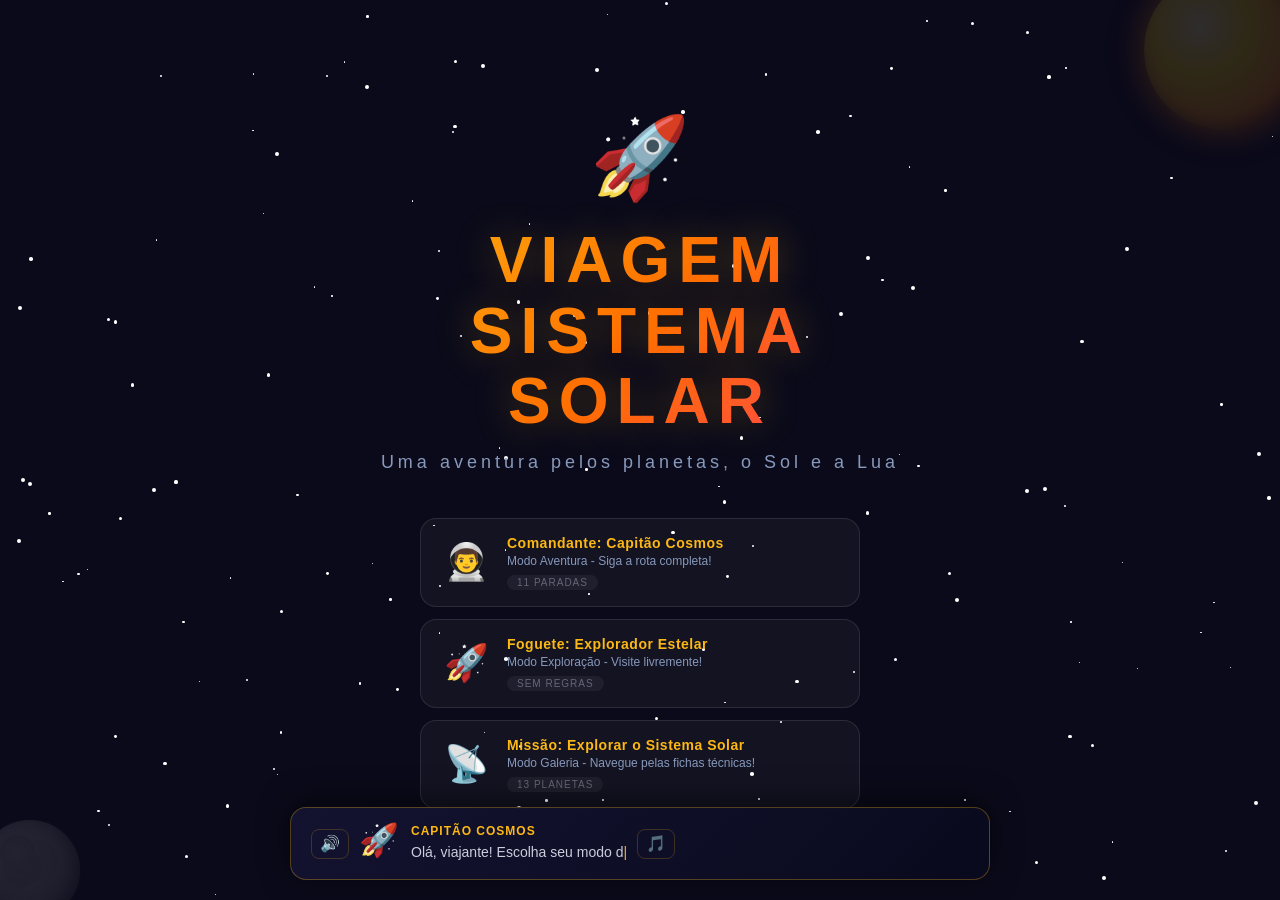
==== index.html @ fbf90677 "feat: init Solar System educational game - Three modes: Aventura (linear locked), Exploração (orbita" ====
<!DOCTYPE html>
<html lang="pt-BR">
<head>
  <meta charset="UTF-8">
  <meta name="viewport" content="width=device-width, initial-scale=1.0">
  <title>Viagem Sistema Solar</title>
  <link rel="stylesheet" href="css/style.css">
</head>
<body>
  <div id="app-container">
    <div id="transition-overlay"></div>
    <div id="main-container"></div>
    <div id="narrador">
      <button class="btn-voz" id="btn-voz" title="Alternar narração por voz">🔊</button>
      <div class="narrador-avatar">
        <div class="narrador-icon">🚀</div>
        <div class="narrador-info">
          <div class="narrador-nome">CAPITÃO COSMOS</div>
          <div class="narrador-texto"></div>
        </div>
      </div>
      <button class="btn-som" id="btn-som" title="Alternar música ambiente">🎵</button>
    </div>
  </div>
  <script src="js/data.js"></script>
  <script src="js/narrator.js"></script>
  <script src="js/audio.js"></script>
  <script src="js/games.js"></script>
  <script src="js/main.js"></script>
</body>
</html>
---- css/style.css ----
* {
  margin: 0;
  padding: 0;
  box-sizing: border-box;
}

body {
  font-family: 'Segoe UI', 'Arial', sans-serif;
  background: #0a0a1a;
  color: #e0e0e0;
  overflow-x: hidden;
  min-height: 100vh;
}

#app-container {
  width: 100%;
  min-height: 100vh;
  position: relative;
  display: flex;
  flex-direction: column;
}

#main-container {
  flex: 1;
  position: relative;
  z-index: 1;
}

.estrelas-bg {
  position: fixed;
  top: 0;
  left: 0;
  width: 100%;
  height: 100%;
  pointer-events: none;
  z-index: 0;
  overflow: hidden;
}

.estrela {
  position: absolute;
  background: #fff;
  border-radius: 50%;
  animation: piscar ease-in-out infinite;
}

@keyframes piscar {
  0%, 100% { opacity: 0.3; transform: scale(1); }
  50% { opacity: 1; transform: scale(1.5); }
}

.tela-inicial {
  display: flex;
  flex-direction: column;
  align-items: center;
  justify-content: center;
  min-height: 100vh;
  padding: 100px 20px 80px;
  position: relative;
}

.nave-intro {
  text-align: center;
  z-index: 2;
  max-width: 600px;
  animation: flutuar 3s ease-in-out infinite;
}

@keyframes flutuar {
  0%, 100% { transform: translateY(0); }
  50% { transform: translateY(-15px); }
}

.nave-spaceship {
  font-size: 80px;
  margin-bottom: 20px;
  animation: vibrar 0.5s ease-in-out infinite;
}

@keyframes vibrar {
  0%, 100% { transform: translateX(0); }
  25% { transform: translateX(-3px); }
  75% { transform: translateX(3px); }
}

.titulo-jogo {
  font-size: 64px;
  font-weight: 900;
  background: linear-gradient(135deg, #FDB813, #FF6B00, #FF3366);
  -webkit-background-clip: text;
  background-clip: text;
  color: transparent;
  line-height: 1.1;
  margin-bottom: 15px;
  letter-spacing: 8px;
  text-shadow: 0 0 40px rgba(253, 184, 19, 0.3);
}

.subtitulo-jogo {
  font-size: 18px;
  color: #8899bb;
  margin-bottom: 30px;
  letter-spacing: 4px;
}

.modos-menu {
  display: flex;
  flex-direction: column;
  align-items: center;
  gap: 12px;
  margin-top: 15px;
  z-index: 2;
  position: relative;
  width: 100%;
  max-width: 440px;
  margin-left: auto;
  margin-right: auto;
}

.modo-card {
  width: 100%;
  display: flex;
  align-items: center;
  gap: 16px;
  background: rgba(255, 255, 255, 0.04);
  border: 1px solid rgba(255, 255, 255, 0.1);
  border-radius: 16px;
  padding: 16px 20px;
  cursor: pointer;
  transition: all 0.3s ease;
  animation: fadeIn 0.5s ease;
}

.modo-card:nth-child(2) { animation-delay: 0.1s; }
.modo-card:nth-child(3) { animation-delay: 0.2s; }

.modo-card:hover {
  background: rgba(255, 255, 255, 0.08);
  border-color: rgba(253, 184, 19, 0.3);
  transform: translateX(4px);
}

.modo-card-icon {
  font-size: 36px;
  flex-shrink: 0;
  width: 50px;
  text-align: center;
}

.modo-card-content {
  flex: 1;
  min-width: 0;
}

.modo-card-content h3 {
  font-size: 14px;
  color: #FDB813;
  margin-bottom: 3px;
  letter-spacing: 0.5px;
}

.modo-card-content p {
  font-size: 12px;
  color: #8899bb;
  margin-bottom: 4px;
}

.modo-card-info {
  font-size: 10px;
  color: #667;
  text-transform: uppercase;
  letter-spacing: 1px;
  background: rgba(255, 255, 255, 0.05);
  padding: 2px 10px;
  border-radius: 10px;
}

.btn-continuar {
  display: block;
  margin: 18px auto 0;
  padding: 14px 40px;
  font-size: 16px;
  font-weight: 700;
  background: linear-gradient(135deg, #44ff88, #22cc66);
  border: none;
  border-radius: 30px;
  color: #0a0a1a;
  cursor: pointer;
  letter-spacing: 2px;
  transition: all 0.3s ease;
  box-shadow: 0 0 20px rgba(68, 255, 136, 0.3);
  z-index: 2;
  position: relative;
  animation: pulsar 2s ease-in-out infinite;
}

.btn-continuar:hover {
  transform: scale(1.05);
  box-shadow: 0 0 40px rgba(68, 255, 136, 0.5);
}

.btn-voltar-pequeno {
  padding: 6px 16px;
  font-size: 12px;
  font-weight: 600;
  background: rgba(255, 255, 255, 0.08);
  border: 1px solid rgba(255, 255, 255, 0.15);
  border-radius: 20px;
  color: #8899bb;
  cursor: pointer;
  transition: all 0.3s ease;
  margin-top: 8px;
}

.btn-voltar-pequeno:hover {
  background: rgba(255, 255, 255, 0.15);
  color: #fff;
}

.btn-iniciar {
  padding: 18px 50px;
  font-size: 22px;
  font-weight: 700;
  background: linear-gradient(135deg, #FDB813, #FF6B00);
  border: none;
  border-radius: 50px;
  color: #0a0a1a;
  cursor: pointer;
  letter-spacing: 3px;
  transition: all 0.3s ease;
  box-shadow: 0 0 30px rgba(253, 184, 19, 0.3);
}

.btn-iniciar:hover {
  transform: scale(1.05);
  box-shadow: 0 0 50px rgba(253, 184, 19, 0.5);
}

.rota-aventura {
  padding: 30px 20px;
  max-width: 600px;
  margin: 0 auto;
  position: relative;
  z-index: 1;
}

.rota-header {
  text-align: center;
  margin-bottom: 15px;
}

.rota-header h2 {
  font-size: 26px;
  color: #FDB813;
  letter-spacing: 2px;
}

.rota-header p {
  color: #8899bb;
  font-size: 14px;
  margin-top: 5px;
}

.rota-progresso {
  text-align: center;
  margin-bottom: 25px;
}

.rota-progresso span {
  font-size: 14px;
  color: #aabbdd;
}

.rota-lista {
  display: flex;
  flex-direction: column;
  gap: 8px;
  margin-bottom: 25px;
}

.rota-item {
  display: flex;
  align-items: center;
  padding: 14px 18px;
  background: rgba(255, 255, 255, 0.03);
  border: 1px solid rgba(255, 255, 255, 0.08);
  border-radius: 12px;
  transition: all 0.3s ease;
}

.rota-item.completa {
  background: rgba(68, 255, 136, 0.05);
  border-color: rgba(68, 255, 136, 0.15);
}

.rota-item.atual {
  background: rgba(253, 184, 19, 0.08);
  border-color: rgba(253, 184, 19, 0.3);
  box-shadow: 0 0 15px rgba(253, 184, 19, 0.1);
}

.rota-item.bloqueada {
  opacity: 0.4;
}

.rota-icone {
  font-size: 22px;
  width: 40px;
  text-align: center;
}

.rota-nome {
  flex: 1;
  font-size: 16px;
  font-weight: 700;
  letter-spacing: 1px;
}

.rota-status {
  font-size: 11px;
  color: #667;
}

.rota-item.completa .rota-status {
  color: #4f4;
}

.rota-item.atual .rota-status {
  color: #FDB813;
  font-weight: 700;
}

#rota-continuar {
  display: block;
  margin: 0 auto 15px;
}

#rota-voltar-menu {
  display: block;
  margin: 0 auto;
}

.corpo-celeste.bloqueado {
  filter: grayscale(0.8);
}

.corpo-celeste.bloqueado:hover {
  transform: none !important;
  cursor: not-allowed;
}

.aventura-indicador {
  text-align: center;
  font-size: 14px;
  color: #FDB813;
  margin-bottom: 10px;
  padding: 8px;
  background: rgba(253, 184, 19, 0.08);
  border-radius: 8px;
}

.desafio-completo {
  text-align: center;
  padding: 40px 20px;
  font-size: 18px;
  color: #4f4;
}

.galeria-modo {
  padding: 20px;
  max-width: 900px;
  margin: 0 auto;
  position: relative;
  z-index: 1;
}

.galeria-header {
  text-align: center;
  margin-bottom: 25px;
}

.galeria-header h2 {
  font-size: 24px;
  color: #FDB813;
  letter-spacing: 2px;
}

.galeria-header p {
  font-size: 13px;
  color: #8899bb;
  margin-top: 5px;
}

.galeria-grade {
  display: grid;
  grid-template-columns: repeat(auto-fill, minmax(200px, 1fr));
  gap: 14px;
  align-items: stretch;
}

.galeria-card {
  background: rgba(255, 255, 255, 0.03);
  border: 1px solid rgba(255, 255, 255, 0.1);
  border-left: 4px solid;
  border-radius: 12px;
  padding: 16px;
  cursor: pointer;
  transition: all 0.3s ease;
  display: flex;
  flex-direction: column;
  align-items: center;
  text-align: center;
  gap: 6px;
  min-height: 220px;
  justify-content: flex-start;
}

.galeria-card:hover {
  background: rgba(255, 255, 255, 0.07);
  transform: translateY(-4px);
  box-shadow: 0 8px 25px rgba(0,0,0,0.3);
}

.galeria-card > .planeta-arte {
  margin-top: 4px;
}

.galeria-card h3 {
  font-size: 17px;
  margin: 2px 0 0;
  letter-spacing: 1px;
}

.galeria-tipo {
  font-size: 10px;
  color: #667;
  display: block;
  text-transform: uppercase;
  letter-spacing: 1px;
}

.terra-com-lua {
  position: relative;
  display: inline-block;
}

.lua-orbita {
  position: absolute;
  top: 50%;
  left: 50%;
  margin: -8px 0 0 -8px;
  animation: orbitaLua 4s linear infinite;
  cursor: pointer;
  z-index: 3;
}

.galeria-mini-ficha {
  display: flex;
  flex-direction: column;
  gap: 3px;
  font-size: 11px;
  color: #8899bb;
  margin-top: auto;
  width: 100%;
}

.galeria-mini-ficha span {
  background: rgba(255, 255, 255, 0.03);
  padding: 2px 8px;
  border-radius: 6px;
  text-align: center;
  width: 100%;
  box-sizing: border-box;
}

.galeria-painel {
  display: none;
  position: fixed;
  top: 0; left: 0; right: 0; bottom: 0;
  z-index: 200;
  align-items: center;
  justify-content: center;
}
.galeria-painel.ativo {
  display: flex;
}
.painel-overlay {
  position: absolute;
  top: 0; left: 0; right: 0; bottom: 0;
  background: rgba(5,5,15,0.85);
  backdrop-filter: blur(6px);
}
.painel-conteudo {
  position: relative;
  background: linear-gradient(135deg, rgba(15,15,40,0.98), rgba(10,10,30,0.98));
  border: 1px solid rgba(255,255,255,0.1);
  border-radius: 20px;
  max-width: 520px;
  width: 90%;
  max-height: 85vh;
  overflow-y: auto;
  padding: 30px;
  z-index: 1;
  box-shadow: 0 20px 60px rgba(0,0,0,0.6);
}
.painel-fechar {
  position: absolute;
  top: 12px; right: 12px;
  background: rgba(255,255,255,0.06);
  border: none;
  color: #8899bb;
  font-size: 20px;
  width: 36px; height: 36px;
  border-radius: 50%;
  cursor: pointer;
  transition: all 0.3s ease;
  z-index: 2;
  display: flex;
  align-items: center;
  justify-content: center;
}
.painel-fechar:hover {
  background: rgba(255,255,255,0.12);
  color: #fff;
}
.painel-topo {
  text-align: center;
  padding: 20px;
  border-radius: 16px;
  margin-bottom: 20px;
}
.painel-topo h2 {
  font-size: 32px;
  font-weight: 900;
  letter-spacing: 3px;
  margin: 10px 0 4px;
}
.painel-tipo {
  font-size: 13px;
  color: #667;
  text-transform: uppercase;
  letter-spacing: 2px;
}
.painel-abas {
  display: flex;
  gap: 8px;
  margin-bottom: 20px;
}
.painel-aba {
  flex: 1;
  padding: 10px;
  background: rgba(255,255,255,0.04);
  border: 1px solid rgba(255,255,255,0.08);
  border-radius: 10px;
  color: #8899bb;
  font-size: 13px;
  cursor: pointer;
  transition: all 0.3s ease;
  text-align: center;
}
.painel-aba.ativa {
  background: rgba(255,255,255,0.08);
  border-color: rgba(255,255,255,0.15);
  color: #fff;
}
.painel-aba:hover {
  background: rgba(255,255,255,0.07);
}
.painel-corpo {
  min-height: 100px;
}
.painel-aba-conteudo {
  display: none;
}
.painel-aba-conteudo.ativa {
  display: block;
}
.painel-ficha {
  display: grid;
  grid-template-columns: 1fr 1fr;
  gap: 8px;
}
.painel-ficha-item {
  background: rgba(255,255,255,0.03);
  padding: 10px 12px;
  border-radius: 8px;
  display: flex;
  flex-direction: column;
  gap: 2px;
}
.painel-ficha-label {
  font-size: 10px;
  color: #667;
  text-transform: uppercase;
  letter-spacing: 1px;
}
.painel-ficha-valor {
  font-size: 14px;
  color: #dde;
  font-weight: 600;
}
.painel-curiosidades {
  list-style: none;
  padding: 0;
  margin: 0;
  display: flex;
  flex-direction: column;
  gap: 10px;
}
.painel-curiosidade-item {
  background: rgba(255,255,255,0.03);
  padding: 12px 16px;
  border-radius: 10px;
  font-size: 14px;
  line-height: 1.5;
  color: #aabbdd;
}

@media (max-width: 600px) {
  .galeria-grade {
    grid-template-columns: 1fr;
  }
  .painel-ficha {
    grid-template-columns: 1fr;
  }
  .painel-conteudo {
    padding: 20px;
  }
  .painel-topo h2 {
    font-size: 24px;
  }
}

#transition-overlay {
  position: fixed;
  top: 0;
  left: 0;
  width: 100%;
  height: 100%;
  background: #0a0a1a;
  z-index: 1000;
  opacity: 0;
  pointer-events: none;
  transition: opacity 0.4s ease;
}

#transition-overlay.ativo {
  opacity: 1;
  pointer-events: all;
}

.mapa-sistema {
  padding: 20px;
  min-height: 100vh;
  position: relative;
  z-index: 1;
}

.mapa-header {
  text-align: center;
  margin-bottom: 20px;
}

.mapa-header h2 {
  font-size: 28px;
  color: #FDB813;
  letter-spacing: 3px;
}

.mapa-header p {
  color: #8899bb;
  font-size: 14px;
  margin-top: 5px;
}

.progresso-visita {
  max-width: 400px;
  margin: 0 auto 20px;
  text-align: center;
}

.progresso-visita span {
  font-size: 14px;
  color: #aabbdd;
}

.barra-progresso {
  width: 100%;
  height: 6px;
  background: rgba(255, 255, 255, 0.1);
  border-radius: 3px;
  margin-top: 8px;
  overflow: hidden;
}

.barra-preenchimento {
  height: 100%;
  background: linear-gradient(90deg, #FDB813, #FF6B00);
  border-radius: 3px;
  transition: width 0.5s ease;
  width: 0%;
}

.orbita-container {
  position: relative;
  width: 100%;
  max-width: 700px;
  height: 700px;
  margin: 0 auto;
  display: flex;
  align-items: center;
  justify-content: center;
}

.corpo-celeste {
  cursor: pointer;
  transition: all 0.3s ease;
  text-align: center;
  position: relative;
}

.corpo-celeste:hover {
  transform: scale(1.2);
  z-index: 10;
}

.sol {
  display: flex;
  flex-direction: column;
  align-items: center;
  justify-content: center;
  z-index: 5;
}

.orbita {
  position: absolute;
  border: 1px solid rgba(255, 255, 255, 0.08);
  border-radius: 50%;
  animation: rotacao 30s linear infinite;
}

@keyframes rotacao {
  from { transform: rotate(0deg); }
  to { transform: rotate(360deg); }
}

.orbita .planeta {
  position: absolute;
  top: -20px;
  left: 50%;
  transform: translateX(-50%);
  width: 40px;
  height: 40px;
  border-radius: 50%;
  display: flex;
  align-items: center;
  justify-content: center;
}


.corpo-nome {
  display: block;
  font-size: 11px;
  margin-top: 4px;
  color: #8899bb;
  white-space: nowrap;
}

.planeta.visitado {
  box-shadow: 0 0 20px rgba(253, 184, 19, 0.5) !important;
  border: 2px solid #FDB813;
}

.lua-companhia {
  position: absolute;
  top: 50%;
  left: 50%;
  margin: -8px 0 0 -8px;
  animation: orbitaLua 4s linear infinite;
  cursor: pointer;
  z-index: 3;
}

@keyframes orbitaLua {
  from { transform: rotate(0deg) translateX(24px) rotate(0deg); }
  to { transform: rotate(360deg) translateX(24px) rotate(-360deg); }
}

.orbita .planeta .planeta-icone {
  font-size: 20px;
}

.lua-mapa {
  position: absolute;
  right: 30px;
  bottom: 30px;
  cursor: pointer;
  font-size: 30px;
  text-align: center;
  transition: all 0.3s ease;
}

.lua-mapa:hover {
  transform: scale(1.2);
}

.lua-mapa .corpo-nome {
  font-size: 11px;
  margin-top: 2px;
}

.btn-avancar {
  display: block;
  margin: 20px auto;
  padding: 14px 36px;
  font-size: 18px;
  font-weight: 700;
  background: linear-gradient(135deg, #4488ff, #6644ff);
  border: none;
  border-radius: 30px;
  color: #fff;
  cursor: pointer;
  letter-spacing: 2px;
  transition: all 0.3s ease;
  box-shadow: 0 0 20px rgba(68, 136, 255, 0.3);
}

.btn-avancar:hover {
  transform: scale(1.05);
  box-shadow: 0 0 40px rgba(68, 136, 255, 0.5);
}

.dica-teclas {
  text-align: center;
  margin-top: 10px;
  font-size: 12px;
  color: #556;
}

.dica-teclas span {
  margin: 0 10px;
}

.planeta-visao {
  padding: 20px;
  min-height: 100vh;
  position: relative;
  z-index: 1;
}

.planeta-header {
  display: flex;
  justify-content: space-between;
  align-items: center;
  margin-bottom: 20px;
}

.btn-voltar {
  padding: 10px 24px;
  font-size: 14px;
  font-weight: 600;
  background: rgba(255, 255, 255, 0.1);
  border: 1px solid rgba(255, 255, 255, 0.2);
  border-radius: 25px;
  color: #aabbdd;
  cursor: pointer;
  transition: all 0.3s ease;
}

.btn-voltar:hover {
  background: rgba(255, 255, 255, 0.2);
  color: #fff;
}

.planeta-navegacao {
  display: flex;
  gap: 10px;
}

.btn-nav {
  padding: 10px 20px;
  font-size: 14px;
  font-weight: 600;
  background: rgba(255, 255, 255, 0.08);
  border: 1px solid rgba(255, 255, 255, 0.15);
  border-radius: 25px;
  color: #aabbdd;
  cursor: pointer;
  transition: all 0.3s ease;
}

.btn-nav:hover {
  background: rgba(255, 255, 255, 0.18);
  color: #fff;
}

.planeta-destaque {
  text-align: center;
  padding: 40px 20px;
  border-radius: 20px;
  margin-bottom: 25px;
}


.planeta-nome {
  font-size: 48px;
  font-weight: 900;
  letter-spacing: 5px;
  margin-bottom: 5px;
}

.planeta-tipo {
  font-size: 16px;
  color: #8899bb;
  letter-spacing: 3px;
}

.planeta-conteudo {
  max-width: 700px;
  margin: 0 auto;
}

.planeta-abas {
  display: flex;
  gap: 8px;
  margin-bottom: 20px;
}

.aba-btn {
  flex: 1;
  padding: 12px;
  font-size: 14px;
  font-weight: 600;
  background: rgba(255, 255, 255, 0.05);
  border: 1px solid rgba(255, 255, 255, 0.1);
  border-radius: 12px;
  color: #8899bb;
  cursor: pointer;
  transition: all 0.3s ease;
}

.aba-btn.ativa {
  background: rgba(255, 255, 255, 0.12);
  border-color: rgba(255, 255, 255, 0.25);
  color: #fff;
}

.aba-btn:hover {
  background: rgba(255, 255, 255, 0.1);
}

.aba-conteudo {
  display: none;
  animation: fadeIn 0.3s ease;
}

.aba-conteudo.ativa {
  display: block;
}

@keyframes fadeIn {
  from { opacity: 0; transform: translateY(10px); }
  to { opacity: 1; transform: translateY(0); }
}

.ficha-tecnica {
  display: grid;
  grid-template-columns: 1fr 1fr;
  gap: 10px;
}

.ficha-item {
  background: rgba(255, 255, 255, 0.05);
  padding: 14px 16px;
  border-radius: 10px;
  border: 1px solid rgba(255, 255, 255, 0.08);
}

.ficha-label {
  display: block;
  font-size: 11px;
  color: #667;
  text-transform: uppercase;
  letter-spacing: 1px;
  margin-bottom: 4px;
}

.ficha-valor {
  font-size: 14px;
  color: #dde;
  font-weight: 600;
}

.curiosidades-lista {
  list-style: none;
  display: flex;
  flex-direction: column;
  gap: 12px;
}

.curiosidade-item {
  padding: 16px;
  background: rgba(255, 255, 255, 0.05);
  border-radius: 12px;
  border: 1px solid rgba(255, 255, 255, 0.08);
  font-size: 15px;
  line-height: 1.5;
  color: #ccd;
}

.desafio-area {
  background: rgba(255, 255, 255, 0.03);
  border-radius: 16px;
  padding: 20px;
  min-height: 200px;
  border: 1px solid rgba(255, 255, 255, 0.08);
}

.desafio-titulo {
  text-align: center;
  color: #FDB813;
  font-size: 22px;
  margin-bottom: 8px;
}

.desafio-descricao {
  text-align: center;
  color: #8899bb;
  font-size: 14px;
  margin-bottom: 20px;
}

.area-jogo {
  min-height: 200px;
}

.btn-jogo {
  padding: 10px 28px;
  font-size: 15px;
  font-weight: 700;
  background: linear-gradient(135deg, #FDB813, #FF6B00);
  border: none;
  border-radius: 25px;
  color: #0a0a1a;
  cursor: pointer;
  transition: all 0.3s ease;
  margin-top: 10px;
}

.btn-jogo:hover {
  transform: scale(1.05);
}

.quiz-container {
  max-width: 500px;
  margin: 0 auto;
}

.quiz-progresso {
  text-align: center;
  color: #667;
  font-size: 13px;
  margin-bottom: 15px;
}

.quiz-pergunta {
  font-size: 18px;
  font-weight: 600;
  text-align: center;
  margin-bottom: 20px;
  color: #dde;
  line-height: 1.4;
}

.quiz-opcoes {
  display: flex;
  flex-direction: column;
  gap: 10px;
}

.quiz-btn {
  padding: 14px 20px;
  font-size: 15px;
  background: rgba(255, 255, 255, 0.06);
  border: 1px solid rgba(255, 255, 255, 0.12);
  border-radius: 12px;
  color: #ccd;
  cursor: pointer;
  transition: all 0.3s ease;
  text-align: left;
}

.quiz-btn:hover:not(:disabled) {
  background: rgba(255, 255, 255, 0.12);
  border-color: rgba(255, 255, 255, 0.25);
}

.quiz-btn.correta {
  background: rgba(68, 255, 68, 0.15);
  border-color: #4f4;
  color: #4f4;
}

.quiz-btn.errada {
  background: rgba(255, 68, 68, 0.15);
  border-color: #f44;
  color: #f44;
}

.quiz-btn:disabled {
  cursor: default;
  opacity: 0.7;
}

.clickRace-container {
  text-align: center;
}

.clickRace-info {
  display: flex;
  justify-content: center;
  gap: 25px;
  margin-bottom: 25px;
  font-size: 16px;
}

.clickRace-info span {
  color: #aabbdd;
}

.clickRace-info strong {
  color: #fff;
}

.clickRace-botao {
  width: 250px;
  height: 250px;
  background: radial-gradient(circle, #4488ff, #2244aa);
  border-radius: 50%;
  display: flex;
  align-items: center;
  justify-content: center;
  font-size: 28px;
  font-weight: 800;
  color: #fff;
  cursor: pointer;
  margin: 0 auto;
  user-select: none;
  transition: transform 0.05s ease;
  box-shadow: 0 0 40px rgba(68, 136, 255, 0.4);
}

.clickRace-botao:hover {
  box-shadow: 0 0 60px rgba(68, 136, 255, 0.6);
}

.ordenacao-container {
  max-width: 500px;
  margin: 0 auto;
}

.ordenacao-instrucao {
  text-align: center;
  color: #aabbdd;
  margin-bottom: 15px;
}

.ordenacao-lista {
  display: flex;
  flex-direction: column;
  gap: 8px;
  margin-bottom: 15px;
}

.ordenacao-item {
  padding: 12px 16px;
  background: rgba(255, 255, 255, 0.06);
  border: 1px solid rgba(255, 255, 255, 0.12);
  border-radius: 10px;
  cursor: grab;
  display: flex;
  justify-content: space-between;
  align-items: center;
  transition: all 0.2s ease;
}

.ordenacao-item:hover {
  background: rgba(255, 255, 255, 0.1);
}

.ordenacao-item.arrastando {
  opacity: 0.5;
  border-color: #FDB813;
}

.ordenacao-item.drag-over {
  border-color: #4488ff;
  background: rgba(68, 136, 255, 0.1);
}

.ordenacao-pos {
  color: #667;
  font-weight: 700;
  width: 30px;
}

.ordenacao-temp {
  color: #8899bb;
  font-size: 13px;
}

.pouso-canvas, .tempestade-canvas, .ventos-canvas, .inclinacao-canvas {
  display: block;
  margin: 0 auto;
  border-radius: 12px;
  max-width: 100%;
  border: 1px solid rgba(255, 255, 255, 0.1);
}

.meteoros-container {
  text-align: center;
}

.meteoros-info {
  margin-bottom: 15px;
  font-size: 16px;
  color: #aabbdd;
}

.meteoros-area {
  width: 100%;
  height: 350px;
  background: rgba(0, 0, 0, 0.3);
  border-radius: 12px;
  position: relative;
  overflow: hidden;
  border: 1px solid rgba(255, 255, 255, 0.08);
}

.meteoro {
  position: absolute;
  cursor: pointer;
  user-select: none;
  transition: transform 0.1s ease;
  animation: brilhoMeteoro 0.5s ease-in-out infinite alternate;
}

@keyframes brilhoMeteoro {
  from { filter: brightness(1); }
  to { filter: brightness(1.5); }
}

.meteoro:hover {
  transform: scale(1.3);
}

.aneis-container {
  max-width: 500px;
  margin: 0 auto;
  text-align: center;
}

.aneis-area {
  display: flex;
  flex-direction: column;
  align-items: center;
  gap: 6px;
  margin-bottom: 20px;
  padding: 20px 0;
}

.aneis-planeta {
  width: 60px;
  height: 60px;
  background: radial-gradient(circle, #EAD6A5, #C4B07A);
  border-radius: 50%;
  margin-bottom: 10px;
  box-shadow: 0 0 20px rgba(234, 214, 165, 0.3);
}

.anel-colocado {
  padding: 8px 20px;
  background: rgba(200, 200, 255, 0.1);
  border: 2px solid rgba(200, 200, 255, 0.3);
  border-radius: 20px;
  color: #dde;
  font-weight: 600;
  cursor: pointer;
  transition: all 0.3s ease;
  text-align: center;
}

.anel-colocado:hover {
  background: rgba(255, 68, 68, 0.15);
  border-color: #f44;
}

.anel-vazio {
  padding: 8px 40px;
  background: rgba(255, 255, 255, 0.03);
  border: 2px dashed rgba(255, 255, 255, 0.15);
  border-radius: 20px;
  color: #556;
  cursor: pointer;
  transition: all 0.3s ease;
}

.anel-vazio:hover {
  border-color: rgba(255, 255, 255, 0.3);
  background: rgba(255, 255, 255, 0.06);
}

.aneis-disponiveis {
  display: flex;
  gap: 10px;
  justify-content: center;
  flex-wrap: wrap;
  margin-bottom: 15px;
}

.anel-item {
  padding: 10px 20px;
  background: rgba(255, 255, 255, 0.08);
  border: 1px solid rgba(255, 255, 255, 0.15);
  border-radius: 12px;
  color: #aabbdd;
  cursor: pointer;
  transition: all 0.3s ease;
}

.anel-item:hover {
  background: rgba(255, 255, 255, 0.15);
  transform: scale(1.05);
}

.inclinacao-botoes {
  margin-top: 10px;
}

.jogo-resultado {
  position: absolute;
  top: 0;
  left: 0;
  width: 100%;
  height: 100%;
  display: flex;
  align-items: center;
  justify-content: center;
  background: rgba(0, 0, 0, 0.7);
  backdrop-filter: blur(5px);
  z-index: 10;
  border-radius: 16px;
}

.jogo-resultado-conteudo {
  text-align: center;
  padding: 30px;
}

.jogo-resultado-emoji {
  font-size: 60px;
  margin-bottom: 15px;
}

.jogo-resultado h3 {
  font-size: 24px;
  margin-bottom: 10px;
}

.jogo-resultado.vitoria h3 {
  color: #4f4;
}

.jogo-resultado.derrota h3 {
  color: #f44;
}

.jogo-resultado p {
  color: #aabbdd;
  margin-bottom: 20px;
  font-size: 15px;
}

#narrador {
  position: fixed;
  bottom: -200px;
  left: 50%;
  transform: translateX(-50%);
  max-width: 700px;
  width: 90%;
  background: linear-gradient(135deg, rgba(20, 20, 50, 0.95), rgba(10, 10, 30, 0.95));
  border: 1px solid rgba(253, 184, 19, 0.3);
  border-radius: 16px;
  padding: 16px 20px;
  z-index: 100;
  transition: bottom 0.5s ease;
  backdrop-filter: blur(10px);
  box-shadow: 0 -5px 30px rgba(0, 0, 0, 0.5);
  display: flex;
  align-items: center;
  gap: 10px;
}

.btn-voz, .btn-som {
  background: none;
  border: 1px solid rgba(253, 184, 19, 0.2);
  border-radius: 8px;
  padding: 6px 8px;
  cursor: pointer;
  font-size: 16px;
  transition: all 0.3s ease;
  flex-shrink: 0;
  line-height: 1;
}

.btn-voz:hover, .btn-som:hover {
  background: rgba(253, 184, 19, 0.1);
  border-color: rgba(253, 184, 19, 0.5);
}

#narrador.ativo {
  bottom: 20px;
}

.narrador-avatar {
  display: flex;
  align-items: flex-start;
  gap: 12px;
}

.narrador-icon {
  font-size: 32px;
  line-height: 1;
  flex-shrink: 0;
}

.narrador-info {
  flex: 1;
  min-width: 0;
}

.narrador-nome {
  font-size: 12px;
  color: #FDB813;
  font-weight: 700;
  letter-spacing: 1px;
  margin-bottom: 4px;
}

.narrador-texto {
  font-size: 14px;
  color: #ccd;
  line-height: 1.5;
  min-height: 20px;
}

.narrador-texto::after {
  content: '|';
  animation: cursorPisca 0.8s step-end infinite;
  color: #FDB813;
}

@keyframes cursorPisca {
  50% { opacity: 0; }
}

.narrador-bolha-rapida {
  position: fixed;
  bottom: 80px;
  left: 50%;
  transform: translateX(-50%);
  background: rgba(253, 184, 19, 0.15);
  border: 1px solid rgba(253, 184, 19, 0.3);
  padding: 10px 24px;
  border-radius: 12px;
  font-size: 14px;
  color: #FDB813;
  z-index: 99;
  animation: bolhaSobe 3s ease forwards;
  white-space: nowrap;
}

@keyframes bolhaSobe {
  0% { opacity: 0; transform: translateX(-50%) translateY(20px); }
  15% { opacity: 1; transform: translateX(-50%) translateY(0); }
  85% { opacity: 1; transform: translateX(-50%) translateY(0); }
  100% { opacity: 0; transform: translateX(-50%) translateY(-20px); }
}

.planeta-arte {
  border-radius: 50%;
  position: relative;
  display: inline-block;
  flex-shrink: 0;
  vertical-align: middle;
  margin-right: 6px;
}

.planeta-arte .arte-sombra {
  position: absolute;
  z-index: 2;
  top: 0; left: 0; right: 0; bottom: 0;
  border-radius: 50%;
  box-shadow: inset -4px -4px 15px rgba(0,0,0,0.5), inset 4px 4px 15px rgba(255,255,255,0.1);
  pointer-events: none;
}

/* SOL */
.pa-sol {
  background: radial-gradient(circle at 35% 35%, #FFF3B0, #FFD700, #FF8C00, #FF4500);
  box-shadow: 0 0 30px #FF8C00, 0 0 60px #FF450066;
  animation: solPulsar 3s ease-in-out infinite;
}
@keyframes solPulsar {
  0%, 100% { box-shadow: 0 0 30px #FF8C00, 0 0 60px #FF450066; transform: scale(1); }
  50% { box-shadow: 0 0 40px #FF8C00, 0 0 80px #FF450099; transform: scale(1.05); }
}
.pa-sol::before {
  content: '';
  position: absolute;
  top: -15%; left: -15%; right: -15%; bottom: -15%;
  border-radius: 50%;
  background: radial-gradient(circle, rgba(255,200,0,0.15), transparent 70%);
  animation: solCorona 4s ease-in-out infinite;
}
@keyframes solCorona {
  0%, 100% { transform: scale(1); opacity: 0.5; }
  50% { transform: scale(1.15); opacity: 0.8; }
}

/* MERCÚRIO */
.pa-mercurio {
  background: radial-gradient(circle at 30% 30%, #D4D4D4, #A8A8A8 40%, #7A7A7A 70%, #5C5C5C);
  box-shadow: 0 0 10px rgba(200,200,200,0.3);
}
.pa-mercurio::before {
  content: '';
  position: absolute;
  width: 20%; height: 20%;
  top: 25%; left: 20%;
  border-radius: 50%;
  box-shadow: 3px -2px 0 2px rgba(0,0,0,0.15), -8px 10px 0 1px rgba(0,0,0,0.1), 15px 5px 0 3px rgba(0,0,0,0.08);
}

/* VÊNUS */
.pa-venus {
  background: radial-gradient(circle at 30% 40%, #F5E6A3, #E8C84A 30%, #D4A030 60%, #B8860B);
  box-shadow: 0 0 15px rgba(232,200,74,0.3);
}
.pa-venus::before {
  content: '';
  position: absolute;
  width: 100%; height: 30%;
  top: 30%; left: 0;
  background: linear-gradient(90deg, transparent, rgba(255,255,200,0.15), transparent, rgba(255,255,200,0.1), transparent);
  border-radius: 50%;
}

/* TERRA */
.pa-terra {
  background: radial-gradient(circle at 30% 35%, #4FA4D6, #2E7DB8 50%, #1A5A8A);
  box-shadow: 0 0 15px rgba(78,164,214,0.3);
}
.pa-terra::before {
  content: '';
  position: absolute;
  width: 40%; height: 35%;
  top: 20%; left: 15%;
  background: radial-gradient(ellipse at 50% 50%, #4CAF50, #2E7D32 60%, transparent);
  border-radius: 50%;
  transform: rotate(-15deg);
}
.pa-terra::after {
  content: '';
  position: absolute;
  width: 25%; height: 20%;
  top: 50%; left: 45%;
  background: radial-gradient(ellipse at 50% 50%, #66BB6A, #388E3C 60%, transparent);
  border-radius: 50%;
  transform: rotate(10deg);
}

/* LUA */
.pa-lua {
  background: radial-gradient(circle at 35% 35%, #E8E8E8, #C8C8C8 40%, #A0A0A0 70%, #888);
  box-shadow: 0 0 10px rgba(200,200,200,0.2);
}
.pa-lua::before {
  content: '';
  position: absolute;
  width: 35%; height: 35%;
  top: 15%; left: 20%;
  border-radius: 50%;
  background: radial-gradient(circle at 40% 40%, rgba(0,0,0,0.08), rgba(0,0,0,0.15));
  box-shadow: 5px 15px 0 2px rgba(0,0,0,0.06), -8px 25px 0 1px rgba(0,0,0,0.04), 20px 8px 0 3px rgba(0,0,0,0.05);
}

/* MARTE */
.pa-marte {
  background: radial-gradient(circle at 30% 30%, #E5734A, #C1440E 40%, #8B2E0A 70%, #5C1A04);
  box-shadow: 0 0 15px rgba(193,68,14,0.3);
}
.pa-marte::before {
  content: '';
  position: absolute;
  width: 100%; height: 12%;
  top: 5%; left: 0;
  background: radial-gradient(ellipse, rgba(255,255,255,0.25), transparent);
  border-radius: 50%;
}
.pa-marte::after {
  content: '';
  position: absolute;
  width: 30%; height: 25%;
  top: 55%; left: 50%;
  border-radius: 50%;
  box-shadow: -5px -3px 0 2px rgba(0,0,0,0.1), 8px 5px 0 1px rgba(0,0,0,0.08);
}

/* JÚPITER */
.pa-jupiter {
  background: radial-gradient(circle at 25% 30%, #F5DEB3, #D4A574 30%, #B8865A 60%, #8B6F47);
  box-shadow: 0 0 15px rgba(212,165,116,0.3);
  overflow: hidden;
}
.pa-jupiter::before {
  content: '';
  position: absolute;
  width: 100%; height: 100%;
  top: 0; left: 0;
  background:
    repeating-linear-gradient(
      0deg,
      transparent 0%, transparent 8%,
      rgba(255,200,150,0.15) 8%, rgba(255,200,150,0.15) 12%,
      transparent 12%, transparent 20%,
      rgba(200,100,50,0.2) 20%, rgba(200,100,50,0.2) 24%,
      transparent 24%, transparent 32%,
      rgba(255,220,180,0.12) 32%, rgba(255,220,180,0.12) 36%,
      transparent 36%, transparent 45%,
      rgba(180,80,40,0.15) 45%, rgba(180,80,40,0.15) 48%,
      transparent 48%, transparent 56%,
      rgba(255,200,150,0.1) 56%, rgba(255,200,150,0.1) 60%,
      transparent 60%, transparent 70%,
      rgba(200,100,50,0.18) 70%, rgba(200,100,50,0.18) 73%,
      transparent 73%, transparent 82%,
      rgba(255,210,170,0.08) 82%, rgba(255,210,170,0.08) 86%,
      transparent 86%, transparent 100%
    );
}
.pa-jupiter .tempestade {
  position: absolute;
  z-index: 3;
  width: 22%; height: 18%;
  top: 58%; left: 38%;
  background: radial-gradient(ellipse, rgba(255,80,80,0.4), rgba(200,50,50,0.2), transparent);
  border-radius: 50%;
  transform: rotate(-10deg);
}

/* SATURNO */
.pa-saturno {
  background: radial-gradient(circle at 30% 30%, #F5E6C8, #EAD6A5 35%, #C4B07A 65%, #A89460);
  box-shadow: 0 0 15px rgba(234,214,165,0.3);
}
.pa-saturno::before {
  content: '';
  position: absolute;
  width: 170%; height: 30%;
  top: 35%; left: -35%;
  border: 3px solid rgba(200,180,140,0.35);
  border-radius: 50%;
  transform: rotate(-20deg);
  box-shadow: 0 0 8px rgba(200,180,140,0.15);
}
.pa-saturno::after {
  content: '';
  position: absolute;
  width: 185%; height: 35%;
  top: 32%; left: -42%;
  border: 2px solid rgba(180,160,120,0.2);
  border-radius: 50%;
  transform: rotate(-20deg);
}

/* Urano */
.pa-urano {
  background: radial-gradient(circle at 30% 30%, #B5E4F0, #7EC8E3 40%, #5A9DB8 70%, #3A7D98);
  box-shadow: 0 0 15px rgba(126,200,227,0.3);
}
.pa-urano::before {
  content: '';
  position: absolute;
  width: 130%; height: 8%;
  top: 46%; left: -15%;
  border: 2px solid rgba(200,230,240,0.25);
  border-radius: 50%;
  transform: rotate(75deg);
}

/* NETUNO */
.pa-netuno {
  background: radial-gradient(circle at 30% 30%, #5B8DEE, #3B5EAB 35%, #1E3D7A 65%, #0F1F4A);
  box-shadow: 0 0 15px rgba(59,94,171,0.3);
}
.pa-netuno::before {
  content: '';
  position: absolute;
  width: 25%; height: 20%;
  top: 40%; left: 35%;
  background: radial-gradient(ellipse, rgba(30,60,120,0.6), transparent);
  border-radius: 50%;
  transform: rotate(-15deg);
}
.pa-netuno::after {
  content: '';
  position: absolute;
  width: 100%; height: 100%;
  top: 0; left: 0;
  background:
    radial-gradient(ellipse at 70% 30%, rgba(255,255,255,0.06) 0%, transparent 30%),
    radial-gradient(ellipse at 20% 70%, rgba(255,255,255,0.04) 0%, transparent 25%);
  border-radius: 50%;
}
.pa-netuno .aneis-netuno {
  position: absolute;
  width: 150%; height: 14%;
  top: 43%; left: -25%;
  border: 2px solid rgba(150,200,240,0.2);
  border-radius: 50%;
  transform: rotate(65deg);
  pointer-events: none;
  z-index: 1;
}

/* PLUTÃO */
.pa-plutao {
  background: radial-gradient(circle at 35% 30%, #E8D5B8, #CDB38C 40%, #A08B6E 70%, #7A6B55);
  box-shadow: 0 0 10px rgba(205,179,140,0.2);
}
.pa-plutao::before {
  content: '';
  position: absolute;
  width: 30%; height: 25%;
  top: 30%; left: 30%;
  background: radial-gradient(circle, rgba(255,200,150,0.12), transparent);
  border-radius: 50%;
}

/* HALLEY */
.pa-halley {
  background: radial-gradient(circle at 40% 35%, #C8E8F8, #8CC4E8 30%, #5BA0C8 60%, #3A7A9E);
  box-shadow: 0 0 15px rgba(140,196,232,0.4);
}
.pa-halley::before {
  content: '';
  position: absolute;
  width: 200%; height: 20%;
  top: 40%; left: -100%;
  background: linear-gradient(90deg, transparent, rgba(200,232,248,0.15), rgba(200,232,248,0.3));
  border-radius: 50%;
  transform: rotate(-15deg);
  pointer-events: none;
}

/* HALE-BOPP */
.pa-halebopp {
  background: radial-gradient(circle at 35% 30%, #E0F0FF, #A8D8F0 30%, #6BB0D8 60%, #4A8EB8);
  box-shadow: 0 0 20px rgba(168,216,240,0.4);
}
.pa-halebopp::before {
  content: '';
  position: absolute;
  width: 220%; height: 18%;
  top: 42%; left: -120%;
  background: linear-gradient(90deg, transparent, rgba(224,240,255,0.12), rgba(224,240,255,0.25));
  border-radius: 50%;
  transform: rotate(-10deg);
  pointer-events: none;
}
.pa-halebopp::after {
  content: '';
  position: absolute;
  width: 180%; height: 12%;
  top: 35%; left: -80%;
  background: linear-gradient(90deg, transparent, rgba(200,230,255,0.08), rgba(200,230,255,0.15));
  border-radius: 50%;
  transform: rotate(5deg);
  pointer-events: none;
}

.sol-decorativo {
  position: fixed;
  top: -30px;
  right: -30px;
  font-size: 120px;
  opacity: 0.15;
  z-index: 0;
  animation: pulsar 4s ease-in-out infinite;
  pointer-events: none;
}

.lua-decorativa {
  position: fixed;
  bottom: -20px;
  left: -20px;
  font-size: 90px;
  opacity: 0.12;
  z-index: 0;
  animation: flutuar 6s ease-in-out infinite;
  pointer-events: none;
}

@media (max-width: 768px) {
  .sol-decorativo { font-size: 80px; right: -20px; top: -20px; }
  .lua-decorativa { font-size: 60px; left: -15px; bottom: -15px; }

  .titulo-jogo {
    font-size: 36px;
    letter-spacing: 4px;
  }

  .subtitulo-jogo {
    font-size: 14px;
  }

  .nave-spaceship {
    font-size: 50px;
  }

  .planeta-nome {
    font-size: 32px;
  }


  .ficha-tecnica {
    grid-template-columns: 1fr;
  }

  .planeta-abas {
    flex-direction: column;
  }

  .planeta-header {
    flex-direction: column;
    gap: 10px;
  }

  .planeta-navegacao {
    width: 100%;
    justify-content: center;
  }

  .orbita-container {
    height: 500px;
    max-width: 500px;
  }

  .sol {
    width: 70px;
    height: 70px;
  }

.sol-brilho {
  position: absolute;
  width: 120px;
  height: 120px;
  background: radial-gradient(circle, rgba(253,184,19,0.4), transparent);
  border-radius: 50%;
  animation: pulsar 2s ease-in-out infinite;
}

@keyframes pulsar {
  0%, 100% { transform: scale(1); opacity: 0.4; }
  50% { transform: scale(1.2); opacity: 0.7; }
}

.sol-nucleo {
  font-size: 50px;
  position: relative;
  z-index: 1;
}

.orbita {
    width: 80px !important;
    height: 80px !important;
  }

  .mapa-header h2 {
    font-size: 20px;
  }

  .clickRace-botao {
    width: 180px;
    height: 180px;
    font-size: 20px;
  }

  #narrador {
    width: 95%;
    padding: 12px 16px;
  }

  #narrador.ativo {
    bottom: 10px;
  }

  .narrador-texto {
    font-size: 13px;
  }

  .clickRace-info {
    flex-direction: column;
    gap: 5px;
  }

  .jogo-resultado-conteudo {
    padding: 20px;
  }
}
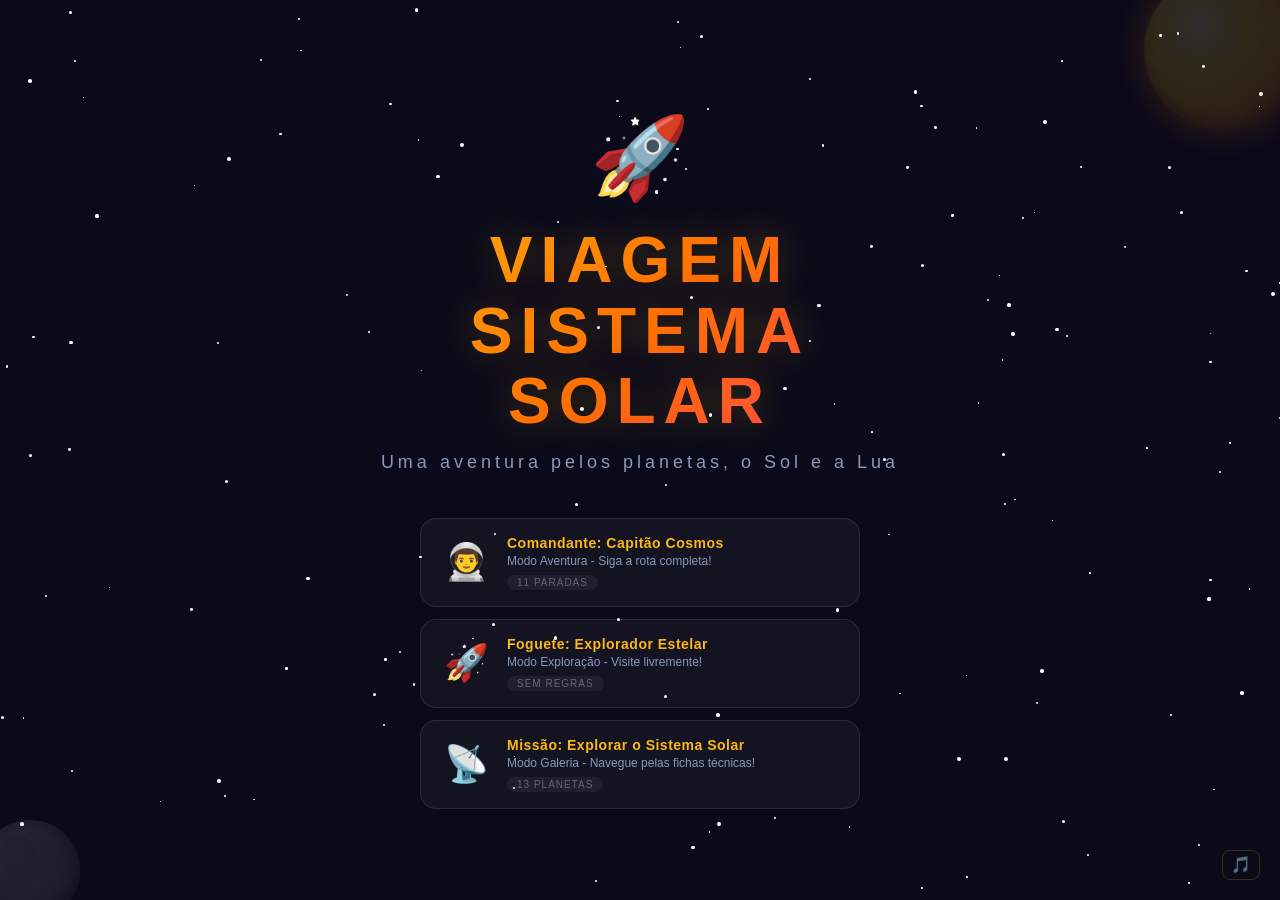
==== commit 7f0dde24: "remove Capitão Cosmos narrator completely" ====
--- a/index.html
+++ b/index.html
@@ -10,20 +10,11 @@
   <div id="app-container">
     <div id="transition-overlay"></div>
     <div id="main-container"></div>
-    <div id="narrador">
-      <button class="btn-voz" id="btn-voz" title="Alternar narração por voz">🔊</button>
-      <div class="narrador-avatar">
-        <div class="narrador-icon">🚀</div>
-        <div class="narrador-info">
-          <div class="narrador-nome">CAPITÃO COSMOS</div>
-          <div class="narrador-texto"></div>
-        </div>
-      </div>
+    <div id="btn-som-container">
       <button class="btn-som" id="btn-som" title="Alternar música ambiente">🎵</button>
     </div>
   </div>
   <script src="js/data.js"></script>
-  <script src="js/narrator.js"></script>
   <script src="js/audio.js"></script>
   <script src="js/games.js"></script>
   <script src="js/main.js"></script>
--- a/css/style.css
+++ b/css/style.css
@@ -200,21 +200,43 @@
 }
 
 .btn-voltar-pequeno {
-  padding: 6px 16px;
-  font-size: 12px;
+  padding: 8px 20px;
+  font-size: 13px;
   font-weight: 600;
-  background: rgba(255, 255, 255, 0.08);
-  border: 1px solid rgba(255, 255, 255, 0.15);
-  border-radius: 20px;
-  color: #8899bb;
+  background: rgba(255, 255, 255, 0.06);
+  border: 1px solid rgba(255, 255, 255, 0.12);
+  border-radius: 25px;
+  color: #aabbdd;
   cursor: pointer;
   transition: all 0.3s ease;
   margin-top: 8px;
+  letter-spacing: 0.5px;
+  backdrop-filter: blur(4px);
+  position: relative;
+  overflow: hidden;
+}
+
+.btn-voltar-pequeno::before {
+  content: '←';
+  display: inline-block;
+  margin-right: 6px;
+  transition: transform 0.3s ease;
 }
 
 .btn-voltar-pequeno:hover {
-  background: rgba(255, 255, 255, 0.15);
-  color: #fff;
+  background: rgba(255, 255, 255, 0.12);
+  border-color: rgba(253, 184, 19, 0.3);
+  color: #FDB813;
+  box-shadow: 0 0 20px rgba(253, 184, 19, 0.15);
+  transform: translateX(-3px);
+}
+
+.btn-voltar-pequeno:hover::before {
+  transform: translateX(-4px);
+}
+
+.btn-voltar-pequeno:active {
+  transform: translateX(0) scale(0.97);
 }
 
 .btn-iniciar {
@@ -736,7 +758,7 @@
   position: absolute;
   border: 1px solid rgba(255, 255, 255, 0.08);
   border-radius: 50%;
-  animation: rotacao 30s linear infinite;
+  animation: rotacao linear infinite;
 }
 
 @keyframes rotacao {
@@ -856,20 +878,44 @@
 }
 
 .btn-voltar {
-  padding: 10px 24px;
-  font-size: 14px;
+  padding: 12px 28px;
+  font-size: 15px;
   font-weight: 600;
-  background: rgba(255, 255, 255, 0.1);
-  border: 1px solid rgba(255, 255, 255, 0.2);
-  border-radius: 25px;
+  background: rgba(255, 255, 255, 0.06);
+  border: 1px solid rgba(255, 255, 255, 0.12);
+  border-radius: 30px;
   color: #aabbdd;
   cursor: pointer;
   transition: all 0.3s ease;
+  letter-spacing: 0.5px;
+  backdrop-filter: blur(4px);
+  position: relative;
+  overflow: hidden;
+  display: inline-flex;
+  align-items: center;
+  gap: 8px;
+}
+
+.btn-voltar::before {
+  content: '←';
+  font-size: 16px;
+  transition: transform 0.3s ease;
 }
 
 .btn-voltar:hover {
-  background: rgba(255, 255, 255, 0.2);
-  color: #fff;
+  background: rgba(255, 255, 255, 0.12);
+  border-color: rgba(253, 184, 19, 0.35);
+  color: #FDB813;
+  box-shadow: 0 0 25px rgba(253, 184, 19, 0.2);
+  transform: translateX(-4px);
+}
+
+.btn-voltar:hover::before {
+  transform: translateX(-5px);
+}
+
+.btn-voltar:active {
+  transform: translateX(0) scale(0.97);
 }
 
 .planeta-navegacao {
@@ -1209,7 +1255,7 @@
   font-size: 13px;
 }
 
-.pouso-canvas, .tempestade-canvas, .ventos-canvas, .inclinacao-canvas {
+.pouso-canvas, .tempestade-canvas, .ventos-canvas, .inclinacao-canvas, .meteoros-canvas {
   display: block;
   margin: 0 auto;
   border-radius: 12px;
@@ -1381,27 +1427,7 @@
   font-size: 15px;
 }
 
-#narrador {
-  position: fixed;
-  bottom: -200px;
-  left: 50%;
-  transform: translateX(-50%);
-  max-width: 700px;
-  width: 90%;
-  background: linear-gradient(135deg, rgba(20, 20, 50, 0.95), rgba(10, 10, 30, 0.95));
-  border: 1px solid rgba(253, 184, 19, 0.3);
-  border-radius: 16px;
-  padding: 16px 20px;
-  z-index: 100;
-  transition: bottom 0.5s ease;
-  backdrop-filter: blur(10px);
-  box-shadow: 0 -5px 30px rgba(0, 0, 0, 0.5);
-  display: flex;
-  align-items: center;
-  gap: 10px;
-}
-
-.btn-voz, .btn-som {
+.btn-som {
   background: none;
   border: 1px solid rgba(253, 184, 19, 0.2);
   border-radius: 8px;
@@ -1413,78 +1439,16 @@
   line-height: 1;
 }
 
-.btn-voz:hover, .btn-som:hover {
+.btn-som:hover {
   background: rgba(253, 184, 19, 0.1);
   border-color: rgba(253, 184, 19, 0.5);
 }
 
-#narrador.ativo {
+#btn-som-container {
+  position: fixed;
   bottom: 20px;
-}
-
-.narrador-avatar {
-  display: flex;
-  align-items: flex-start;
-  gap: 12px;
-}
-
-.narrador-icon {
-  font-size: 32px;
-  line-height: 1;
-  flex-shrink: 0;
-}
-
-.narrador-info {
-  flex: 1;
-  min-width: 0;
-}
-
-.narrador-nome {
-  font-size: 12px;
-  color: #FDB813;
-  font-weight: 700;
-  letter-spacing: 1px;
-  margin-bottom: 4px;
-}
-
-.narrador-texto {
-  font-size: 14px;
-  color: #ccd;
-  line-height: 1.5;
-  min-height: 20px;
-}
-
-.narrador-texto::after {
-  content: '|';
-  animation: cursorPisca 0.8s step-end infinite;
-  color: #FDB813;
-}
-
-@keyframes cursorPisca {
-  50% { opacity: 0; }
-}
-
-.narrador-bolha-rapida {
-  position: fixed;
-  bottom: 80px;
-  left: 50%;
-  transform: translateX(-50%);
-  background: rgba(253, 184, 19, 0.15);
-  border: 1px solid rgba(253, 184, 19, 0.3);
-  padding: 10px 24px;
-  border-radius: 12px;
-  font-size: 14px;
-  color: #FDB813;
-  z-index: 99;
-  animation: bolhaSobe 3s ease forwards;
-  white-space: nowrap;
-}
-
-@keyframes bolhaSobe {
-  0% { opacity: 0; transform: translateX(-50%) translateY(20px); }
-  15% { opacity: 1; transform: translateX(-50%) translateY(0); }
-  85% { opacity: 1; transform: translateX(-50%) translateY(0); }
-  100% { opacity: 0; transform: translateX(-50%) translateY(-20px); }
+  right: 20px;
+  z-index: 100;
 }
 
 .planeta-arte {
@@ -1749,43 +1713,59 @@
 
 /* HALLEY */
 .pa-halley {
-  background: radial-gradient(circle at 40% 35%, #C8E8F8, #8CC4E8 30%, #5BA0C8 60%, #3A7A9E);
-  box-shadow: 0 0 15px rgba(140,196,232,0.4);
+  background: radial-gradient(circle at 45% 40%, #FFFFFF 5%, #D0ECFA 15%, #8CC4E8 35%, #5BA0C8 60%, #3A7A9E);
+  box-shadow: 0 0 20px rgba(140,196,232,0.5), 0 0 40px rgba(200,232,248,0.2);
+  animation: cometaBrilho 4s ease-in-out infinite;
+}
+@keyframes cometaBrilho {
+  0%, 100% { box-shadow: 0 0 20px rgba(140,196,232,0.5), 0 0 40px rgba(200,232,248,0.2); }
+  50% { box-shadow: 0 0 30px rgba(140,196,232,0.7), 0 0 60px rgba(200,232,248,0.35); }
 }
 .pa-halley::before {
   content: '';
   position: absolute;
-  width: 200%; height: 20%;
-  top: 40%; left: -100%;
-  background: linear-gradient(90deg, transparent, rgba(200,232,248,0.15), rgba(200,232,248,0.3));
-  border-radius: 50%;
-  transform: rotate(-15deg);
+  width: 300%; height: 16%;
+  top: 42%; left: -200%;
+  background: linear-gradient(90deg, transparent 10%, rgba(200,232,248,0.06) 30%, rgba(200,232,248,0.2) 55%, rgba(200,232,248,0.35) 75%, rgba(200,232,248,0.08));
+  border-radius: 50%;
+  transform: rotate(-10deg);
+  pointer-events: none;
+}
+.pa-halley::after {
+  content: '';
+  position: absolute;
+  width: 220%; height: 8%;
+  top: 48%; left: -120%;
+  background: linear-gradient(90deg, transparent 20%, rgba(100,180,255,0.05) 45%, rgba(100,180,255,0.12) 70%, transparent);
+  border-radius: 50%;
+  transform: rotate(-5deg);
   pointer-events: none;
 }
 
 /* HALE-BOPP */
 .pa-halebopp {
-  background: radial-gradient(circle at 35% 30%, #E0F0FF, #A8D8F0 30%, #6BB0D8 60%, #4A8EB8);
-  box-shadow: 0 0 20px rgba(168,216,240,0.4);
+  background: radial-gradient(circle at 40% 35%, #FFFFFF 5%, #E8F4FF 15%, #A8D8F0 35%, #6BB0D8 60%, #4A8EB8);
+  box-shadow: 0 0 25px rgba(168,216,240,0.6), 0 0 50px rgba(224,240,255,0.2);
+  animation: cometaBrilho 6s ease-in-out infinite;
 }
 .pa-halebopp::before {
   content: '';
   position: absolute;
-  width: 220%; height: 18%;
-  top: 42%; left: -120%;
-  background: linear-gradient(90deg, transparent, rgba(224,240,255,0.12), rgba(224,240,255,0.25));
-  border-radius: 50%;
-  transform: rotate(-10deg);
+  width: 320%; height: 18%;
+  top: 41%; left: -220%;
+  background: linear-gradient(90deg, transparent 15%, rgba(224,240,255,0.08) 35%, rgba(200,230,255,0.25) 55%, rgba(180,220,255,0.4) 70%, rgba(160,210,255,0.1));
+  border-radius: 50%;
+  transform: rotate(-8deg);
   pointer-events: none;
 }
 .pa-halebopp::after {
   content: '';
   position: absolute;
-  width: 180%; height: 12%;
-  top: 35%; left: -80%;
-  background: linear-gradient(90deg, transparent, rgba(200,230,255,0.08), rgba(200,230,255,0.15));
-  border-radius: 50%;
-  transform: rotate(5deg);
+  width: 280%; height: 9%;
+  top: 34%; left: -180%;
+  background: linear-gradient(90deg, transparent 20%, rgba(120,180,255,0.04) 45%, rgba(100,160,255,0.12) 65%, rgba(80,140,255,0.06));
+  border-radius: 50%;
+  transform: rotate(-20deg);
   pointer-events: none;
 }
 
@@ -1856,11 +1836,6 @@
     max-width: 500px;
   }
 
-  .sol {
-    width: 70px;
-    height: 70px;
-  }
-
 .sol-brilho {
   position: absolute;
   width: 120px;
@@ -1880,11 +1855,6 @@
   position: relative;
   z-index: 1;
 }
-
-.orbita {
-    width: 80px !important;
-    height: 80px !important;
-  }
 
   .mapa-header h2 {
     font-size: 20px;
@@ -1896,19 +1866,6 @@
     font-size: 20px;
   }
 
-  #narrador {
-    width: 95%;
-    padding: 12px 16px;
-  }
-
-  #narrador.ativo {
-    bottom: 10px;
-  }
-
-  .narrador-texto {
-    font-size: 13px;
-  }
-
   .clickRace-info {
     flex-direction: column;
     gap: 5px;
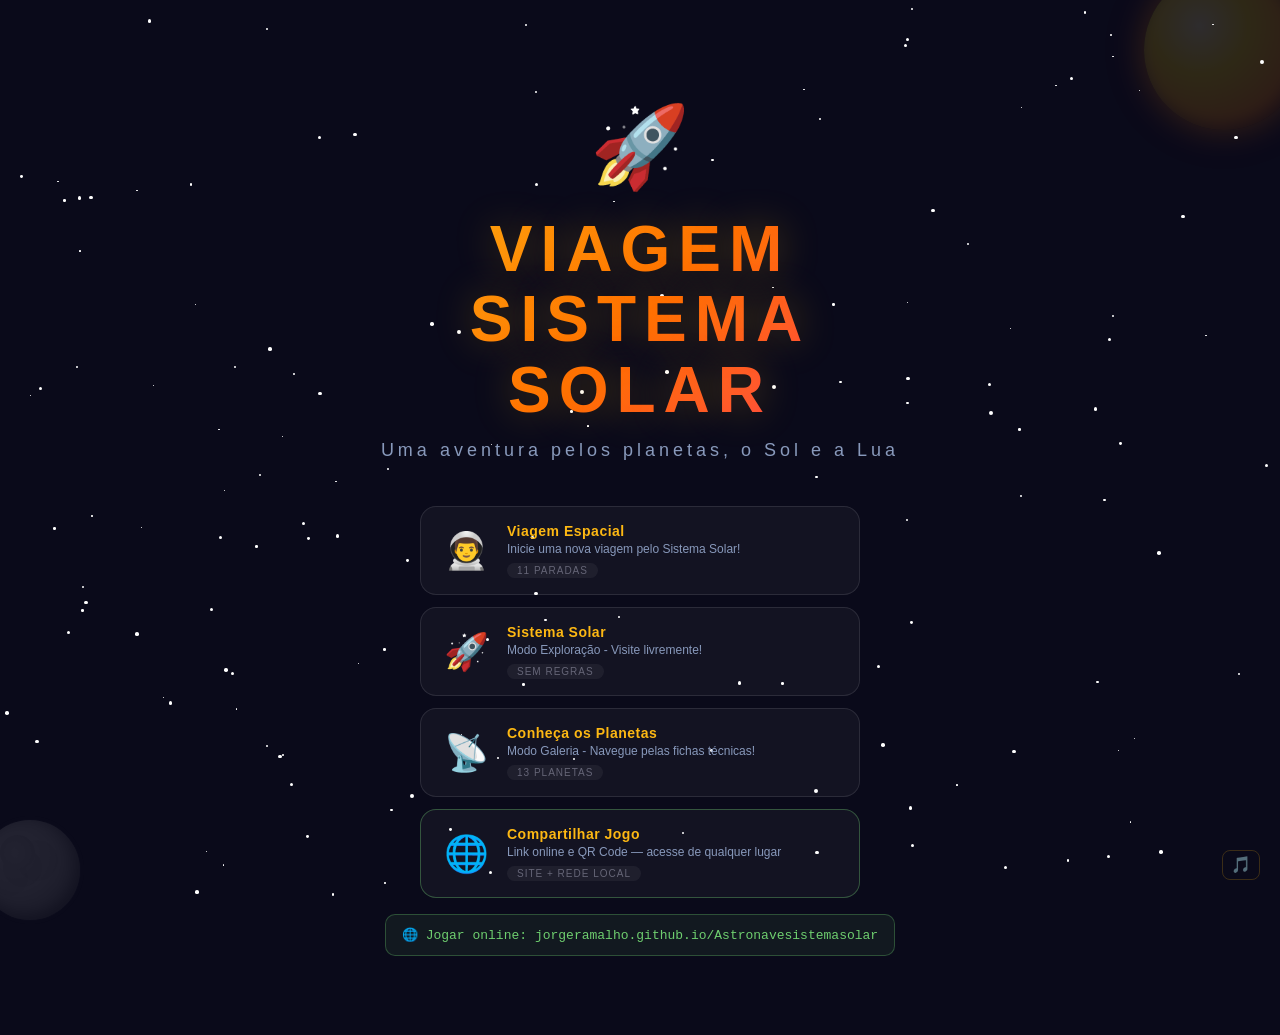
==== commit 1838da5e: "Publicar versao atual com touch mobile, save e link online Co-authored-by: Cursor <cursoragent@curso" ====
--- a/index.html
+++ b/index.html
@@ -2,7 +2,7 @@
 <html lang="pt-BR">
 <head>
   <meta charset="UTF-8">
-  <meta name="viewport" content="width=device-width, initial-scale=1.0">
+  <meta name="viewport" content="width=device-width, initial-scale=1.0, maximum-scale=1.0, user-scalable=no">
   <title>Viagem Sistema Solar</title>
   <link rel="stylesheet" href="css/style.css">
 </head>
@@ -16,6 +16,8 @@
   </div>
   <script src="js/data.js"></script>
   <script src="js/audio.js"></script>
+  <script src="js/qrcode-lib.js"></script>
+  <script src="js/rede-teste.js"></script>
   <script src="js/games.js"></script>
   <script src="js/main.js"></script>
 </body>
--- a/css/style.css
+++ b/css/style.css
@@ -199,44 +199,117 @@
   box-shadow: 0 0 40px rgba(68, 255, 136, 0.5);
 }
 
-.btn-voltar-pequeno {
-  padding: 8px 20px;
-  font-size: 13px;
-  font-weight: 600;
-  background: rgba(255, 255, 255, 0.06);
-  border: 1px solid rgba(255, 255, 255, 0.12);
-  border-radius: 25px;
-  color: #aabbdd;
+.btn-voltar {
+  display: inline-flex;
+  align-items: center;
+  gap: 10px;
+  padding: 14px 26px;
+  font-size: 14px;
+  font-weight: 700;
+  font-family: inherit;
+  letter-spacing: 0.8px;
+  text-transform: uppercase;
+  color: #FDB813;
   cursor: pointer;
+  border: 2px solid rgba(253, 184, 19, 0.55);
+  border-radius: 50px;
+  background: linear-gradient(135deg, rgba(253, 184, 19, 0.2), rgba(255, 107, 0, 0.1));
+  box-shadow:
+    0 0 24px rgba(253, 184, 19, 0.28),
+    inset 0 1px 0 rgba(255, 255, 255, 0.18);
+  backdrop-filter: blur(8px);
   transition: all 0.3s ease;
-  margin-top: 8px;
-  letter-spacing: 0.5px;
-  backdrop-filter: blur(4px);
   position: relative;
   overflow: hidden;
 }
 
-.btn-voltar-pequeno::before {
+.btn-voltar::before {
   content: '←';
-  display: inline-block;
-  margin-right: 6px;
-  transition: transform 0.3s ease;
-}
-
-.btn-voltar-pequeno:hover {
-  background: rgba(255, 255, 255, 0.12);
-  border-color: rgba(253, 184, 19, 0.3);
+  display: flex;
+  align-items: center;
+  justify-content: center;
+  width: 30px;
+  height: 30px;
+  border-radius: 50%;
+  background: rgba(253, 184, 19, 0.3);
+  font-size: 18px;
+  font-weight: 900;
+  line-height: 1;
+  transition: transform 0.3s ease, background 0.3s ease;
+  flex-shrink: 0;
+}
+
+.btn-voltar--icone {
+  padding: 0;
+  width: 44px;
+  height: 44px;
+  justify-content: center;
+  border-radius: 50%;
+  text-transform: none;
+  letter-spacing: 0;
+  font-size: 20px;
   color: #FDB813;
-  box-shadow: 0 0 20px rgba(253, 184, 19, 0.15);
-  transform: translateX(-3px);
-}
-
-.btn-voltar-pequeno:hover::before {
+}
+
+.btn-voltar--icone::before {
+  display: none;
+}
+
+.btn-voltar:hover {
+  color: #fff;
+  background: linear-gradient(135deg, rgba(253, 184, 19, 0.4), rgba(255, 107, 0, 0.22));
+  border-color: #FDB813;
+  box-shadow:
+    0 0 40px rgba(253, 184, 19, 0.5),
+    0 6px 24px rgba(0, 0, 0, 0.35);
   transform: translateX(-4px);
 }
 
-.btn-voltar-pequeno:active {
+.btn-voltar--icone:hover {
+  transform: scale(1.08);
+}
+
+.btn-voltar:hover::before {
+  transform: translateX(-4px);
+  background: rgba(253, 184, 19, 0.55);
+}
+
+.btn-voltar:active {
   transform: translateX(0) scale(0.97);
+}
+
+.btn-voltar--icone:active {
+  transform: scale(0.95);
+}
+
+.voltar-bar {
+  position: relative;
+  z-index: 20;
+  width: 100%;
+  max-width: 600px;
+  margin: 0 auto 18px;
+  padding: 0 4px;
+  display: flex;
+  justify-content: center;
+}
+
+.voltar-bar--fixo {
+  position: fixed;
+  top: 16px;
+  left: 0;
+  right: 0;
+  z-index: 100;
+  max-width: none;
+  width: 100%;
+  margin: 0;
+  padding: 0 20px;
+  justify-content: center;
+}
+
+.galeria-modo .voltar-bar,
+.rota-aventura .voltar-bar,
+.planeta-visao .voltar-bar {
+  max-width: 700px;
 }
 
 .btn-iniciar {
@@ -347,19 +420,320 @@
   color: #4f4;
 }
 
+.rota-item.completa.indisponivel {
+  background: rgba(57, 255, 20, 0.1);
+  border-color: rgba(57, 255, 20, 0.55);
+  box-shadow:
+    0 0 18px rgba(57, 255, 20, 0.35),
+    inset 0 0 12px rgba(57, 255, 20, 0.08);
+  cursor: not-allowed;
+  opacity: 1;
+}
+
+.rota-item.completa.indisponivel .rota-nome {
+  color: #39ff14 !important;
+  text-shadow: 0 0 10px rgba(57, 255, 20, 0.7);
+}
+
+.rota-item.completa.indisponivel .rota-status {
+  color: #39ff14;
+  font-weight: 700;
+  text-shadow: 0 0 8px rgba(57, 255, 20, 0.8);
+  letter-spacing: 0.5px;
+}
+
+.rota-item.indisponivel {
+  cursor: not-allowed;
+}
+
+.rota-item.indisponivel .rota-status {
+  color: #39ff14;
+}
+
 .rota-item.atual .rota-status {
   color: #FDB813;
   font-weight: 700;
 }
 
-#rota-continuar {
+.rota-item.clicavel {
+  cursor: pointer;
+}
+
+.rota-item.clicavel:hover {
+  background: rgba(255, 255, 255, 0.08);
+  border-color: rgba(253, 184, 19, 0.45);
+  transform: translateX(4px);
+  box-shadow: 0 0 20px rgba(253, 184, 19, 0.15);
+}
+
+.rota-item.atual.clicavel {
+  animation: rotaAtualPulsar 2s ease-in-out infinite;
+}
+
+@keyframes rotaAtualPulsar {
+  0%, 100% { box-shadow: 0 0 15px rgba(253, 184, 19, 0.15); }
+  50% { box-shadow: 0 0 28px rgba(253, 184, 19, 0.35); }
+}
+
+.rota-dica {
+  text-align: center;
+  color: #8899bb;
+  font-size: 14px;
+  margin-top: 4px;
+}
+
+.nova-jornada {
+  padding: 20px;
+  max-width: 600px;
+  margin: 0 auto;
+  position: relative;
+  z-index: 1;
+  text-align: center;
+}
+
+.nova-jornada-header h2 {
+  font-size: 26px;
+  color: #FDB813;
+  letter-spacing: 2px;
+  margin-bottom: 8px;
+}
+
+.nova-jornada-header p {
+  color: #8899bb;
+  font-size: 14px;
+}
+
+.nova-jornada-info {
+  margin: 24px 0;
+  padding: 16px 20px;
+  background: rgba(255, 255, 255, 0.04);
+  border: 1px solid rgba(255, 255, 255, 0.08);
+  border-radius: 12px;
+  color: #aabbdd;
+  font-size: 15px;
+  line-height: 1.5;
+}
+
+.nova-jornada-aviso {
+  margin-top: 12px;
+  color: #fc6;
+  font-size: 14px;
+}
+
+.nova-jornada-alerta {
+  margin: 0 0 20px;
+  padding: 18px 20px;
+  background: rgba(255, 80, 60, 0.12);
+  border: 2px solid rgba(255, 100, 80, 0.55);
+  border-radius: 14px;
+  text-align: left;
+  box-shadow: 0 0 24px rgba(255, 80, 60, 0.15);
+  animation: alertaPulsar 2.5s ease-in-out infinite;
+}
+
+.nova-jornada-alerta strong {
   display: block;
-  margin: 0 auto 15px;
-}
-
-#rota-voltar-menu {
-  display: block;
-  margin: 0 auto;
+  color: #ff8866;
+  font-size: 16px;
+  margin-bottom: 8px;
+}
+
+.nova-jornada-alerta p {
+  color: #dde4f0;
+  font-size: 14px;
+  line-height: 1.55;
+  margin: 0;
+}
+
+.nova-jornada-alerta-resumo {
+  margin-top: 14px;
+  padding: 12px 14px;
+  background: rgba(0, 0, 0, 0.25);
+  border-radius: 10px;
+  font-size: 13px;
+  color: #FDB813;
+  position: relative;
+  overflow: hidden;
+}
+
+.nova-jornada-alerta-barra {
+  position: absolute;
+  left: 0;
+  top: 0;
+  bottom: 0;
+  background: rgba(253, 184, 19, 0.15);
+  border-radius: 10px 0 0 10px;
+  max-width: 100%;
+}
+
+.btn-iniciar-alerta {
+  background: linear-gradient(135deg, #ff6b4a, #cc4422) !important;
+  box-shadow: 0 0 30px rgba(255, 80, 60, 0.35) !important;
+}
+
+.btn-iniciar-alerta:hover {
+  box-shadow: 0 0 45px rgba(255, 80, 60, 0.5) !important;
+}
+
+@keyframes alertaPulsar {
+  0%, 100% { border-color: rgba(255, 100, 80, 0.55); }
+  50% { border-color: rgba(255, 140, 100, 0.85); }
+}
+
+.modal-sobrescrever {
+  position: fixed;
+  inset: 0;
+  z-index: 10000;
+  display: flex;
+  align-items: center;
+  justify-content: center;
+  padding: 20px;
+}
+
+.modal-sobrescrever-fundo {
+  position: absolute;
+  inset: 0;
+  background: rgba(5, 5, 20, 0.88);
+  backdrop-filter: blur(4px);
+}
+
+.modal-sobrescrever-caixa {
+  position: relative;
+  width: min(440px, 94vw);
+  padding: 28px 24px 24px;
+  background: linear-gradient(180deg, #1a1028 0%, #0f0a1a 100%);
+  border: 2px solid rgba(255, 100, 80, 0.6);
+  border-radius: 20px;
+  box-shadow: 0 0 60px rgba(255, 60, 40, 0.25);
+  text-align: center;
+  animation: modalEntrada 0.3s ease;
+}
+
+.modal-sobrescrever-icone {
+  font-size: 48px;
+  margin-bottom: 8px;
+}
+
+.modal-sobrescrever-caixa h2 {
+  color: #ff8866;
+  font-size: 22px;
+  margin-bottom: 12px;
+}
+
+.modal-sobrescrever-destaque {
+  color: #dde4f0;
+  font-size: 15px;
+  line-height: 1.6;
+  margin-bottom: 18px;
+}
+
+.modal-sobrescrever-destaque strong {
+  color: #ffaa88;
+}
+
+.modal-sobrescrever-progresso {
+  margin-bottom: 14px;
+  padding: 14px;
+  background: rgba(0, 0, 0, 0.3);
+  border-radius: 12px;
+}
+
+.modal-sobrescrever-progresso-barra {
+  height: 6px;
+  background: rgba(255, 255, 255, 0.1);
+  border-radius: 6px;
+  overflow: hidden;
+  margin-bottom: 10px;
+}
+
+.modal-sobrescrever-progresso-preenchimento {
+  height: 100%;
+  background: linear-gradient(90deg, #FDB813, #ff6b4a);
+  border-radius: 6px;
+  transition: width 0.4s ease;
+}
+
+.modal-sobrescrever-situacao {
+  color: #FDB813;
+  font-size: 13px;
+  margin: 0;
+}
+
+.modal-sobrescrever-nota {
+  color: #8899bb;
+  font-size: 12px;
+  margin-bottom: 22px;
+  font-style: italic;
+}
+
+.modal-sobrescrever-botoes {
+  display: flex;
+  gap: 12px;
+  flex-wrap: wrap;
+  justify-content: center;
+}
+
+.btn-modal-cancelar,
+.btn-modal-confirmar {
+  padding: 14px 22px;
+  border: none;
+  border-radius: 12px;
+  font-size: 14px;
+  font-weight: 700;
+  cursor: pointer;
+  transition: all 0.2s ease;
+  flex: 1;
+  min-width: 140px;
+}
+
+.btn-modal-cancelar {
+  background: rgba(255, 255, 255, 0.08);
+  color: #aab4cc;
+  border: 1px solid rgba(255, 255, 255, 0.15);
+}
+
+.btn-modal-cancelar:hover {
+  background: rgba(255, 255, 255, 0.12);
+  color: #fff;
+}
+
+.btn-modal-confirmar {
+  background: linear-gradient(135deg, #ff6b4a, #cc3311);
+  color: #fff;
+  box-shadow: 0 0 20px rgba(255, 80, 60, 0.35);
+}
+
+.btn-modal-confirmar:hover {
+  transform: scale(1.03);
+  box-shadow: 0 0 30px rgba(255, 80, 60, 0.5);
+}
+
+@keyframes modalEntrada {
+  from { opacity: 0; transform: scale(0.92) translateY(12px); }
+  to { opacity: 1; transform: scale(1) translateY(0); }
+}
+
+.nova-jornada-rota {
+  display: flex;
+  flex-wrap: wrap;
+  justify-content: center;
+  gap: 8px 12px;
+  margin-bottom: 28px;
+  padding: 16px;
+  background: rgba(255, 255, 255, 0.03);
+  border-radius: 12px;
+}
+
+.nova-jornada-parada {
+  font-size: 13px;
+  font-weight: 600;
+  padding: 4px 10px;
+  background: rgba(255, 255, 255, 0.04);
+  border-radius: 20px;
+}
+
+.nova-jornada .btn-iniciar {
+  margin-bottom: 30px;
 }
 
 .corpo-celeste.bloqueado {
@@ -386,6 +760,11 @@
   padding: 40px 20px;
   font-size: 18px;
   color: #4f4;
+  line-height: 1.6;
+}
+
+.desafio-completo .btn-avancar {
+  margin-top: 24px;
 }
 
 .galeria-modo {
@@ -525,26 +904,14 @@
   z-index: 1;
   box-shadow: 0 20px 60px rgba(0,0,0,0.6);
 }
-.painel-fechar {
-  position: absolute;
-  top: 12px; right: 12px;
-  background: rgba(255,255,255,0.06);
-  border: none;
-  color: #8899bb;
-  font-size: 20px;
-  width: 36px; height: 36px;
-  border-radius: 50%;
-  cursor: pointer;
-  transition: all 0.3s ease;
-  z-index: 2;
-  display: flex;
-  align-items: center;
-  justify-content: center;
-}
-.painel-fechar:hover {
-  background: rgba(255,255,255,0.12);
-  color: #fff;
-}
+.painel-conteudo > .btn-voltar--icone,
+.exploracao-painel-conteudo > .btn-voltar--icone {
+  position: absolute;
+  top: 12px;
+  right: 12px;
+  z-index: 10;
+}
+
 .painel-topo {
   text-align: center;
   padding: 20px;
@@ -672,7 +1039,7 @@
 }
 
 .mapa-sistema {
-  padding: 20px;
+  padding: 76px 20px 20px;
   min-height: 100vh;
   position: relative;
   z-index: 1;
@@ -734,6 +1101,16 @@
   justify-content: center;
 }
 
+.exploracao-wrapper {
+  position: relative;
+  width: 100%;
+  max-width: 700px;
+  height: 700px;
+  margin: 0 auto;
+  overflow: visible;
+  cursor: default;
+}
+
 .corpo-celeste {
   cursor: pointer;
   transition: all 0.3s ease;
@@ -741,9 +1118,100 @@
   position: relative;
 }
 
-.corpo-celeste:hover {
-  transform: scale(1.2);
-  z-index: 10;
+.planeta-wrapper {
+  position: absolute;
+  top: 50%;
+  left: 50%;
+  width: 0;
+  height: 0;
+}
+
+.planeta-link {
+  transform: translate(-50%, -50%);
+  transition: all 0.3s ease;
+}
+
+.planeta-link:hover {
+  transform: translate(-50%, -50%) scale(1.4);
+  z-index: 15;
+  filter: brightness(1.3);
+}
+
+.sol.planeta-link:hover {
+  transform: translate(-50%, -50%) scale(1.2);
+  z-index: 15;
+}
+
+.planeta-link.rover-perto {
+  animation: pulsarPlaneta 0.8s ease-in-out infinite;
+}
+
+@keyframes pulsarPlaneta {
+  0%, 100% { transform: translate(-50%, -50%) scale(1); filter: brightness(1); }
+  50% { transform: translate(-50%, -50%) scale(1.25); filter: brightness(1.4) drop-shadow(0 0 15px currentColor); }
+}
+
+.exploracao-painel {
+  position: fixed;
+  top: 0;
+  left: 0;
+  width: 100%;
+  height: 100%;
+  z-index: 200;
+  display: none;
+  align-items: center;
+  justify-content: center;
+}
+
+.exploracao-painel.ativo {
+  display: flex;
+}
+
+.exploracao-painel-overlay {
+  position: absolute;
+  top: 0;
+  left: 0;
+  width: 100%;
+  height: 100%;
+  background: rgba(0, 0, 0, 0.7);
+  backdrop-filter: blur(4px);
+}
+
+.exploracao-painel-conteudo {
+  position: relative;
+  background: linear-gradient(135deg, rgba(20, 20, 50, 0.98), rgba(10, 10, 30, 0.98));
+  border: 1px solid;
+  border-radius: 16px;
+  max-width: 420px;
+  width: 90%;
+  max-height: 80vh;
+  overflow-y: auto;
+  box-shadow: 0 10px 40px rgba(0, 0, 0, 0.6);
+  animation: painelEntrar 0.3s ease;
+}
+
+@keyframes painelEntrar {
+  from { opacity: 0; transform: scale(0.9) translateY(20px); }
+  to { opacity: 1; transform: scale(1) translateY(0); }
+}
+
+.exploracao-painel-conteudo > .btn-voltar--icone {
+  top: 10px;
+  right: 14px;
+}
+
+.exploracao-painel-topo {
+  text-align: center;
+  padding: 24px 20px 16px;
+}
+
+.exploracao-painel-topo .planeta-arte {
+  margin: 0 auto;
+}
+
+.exploracao-painel-topo h2 {
+  margin-top: 8px;
+  font-size: 24px;
 }
 
 .sol {
@@ -765,20 +1233,6 @@
   from { transform: rotate(0deg); }
   to { transform: rotate(360deg); }
 }
-
-.orbita .planeta {
-  position: absolute;
-  top: -20px;
-  left: 50%;
-  transform: translateX(-50%);
-  width: 40px;
-  height: 40px;
-  border-radius: 50%;
-  display: flex;
-  align-items: center;
-  justify-content: center;
-}
-
 
 .corpo-nome {
   display: block;
@@ -829,6 +1283,183 @@
 .lua-mapa .corpo-nome {
   font-size: 11px;
   margin-top: 2px;
+}
+
+.area-jogo-arcade {
+  display: flex;
+  flex-direction: column;
+  justify-content: center;
+  align-items: center;
+  padding: 5px;
+  gap: 8px;
+}
+
+.area-jogo-com-touch {
+  touch-action: none;
+  -webkit-user-select: none;
+  user-select: none;
+}
+
+.controles-touch {
+  display: flex;
+  justify-content: center;
+  align-items: center;
+  gap: 16px;
+  width: 100%;
+  max-width: 400px;
+  padding: 4px 8px 8px;
+  flex-shrink: 0;
+}
+
+.controles-touch--horizontal-hold,
+.controles-touch--horizontal-tap {
+  gap: 48px;
+}
+
+.controles-touch-grid {
+  display: grid;
+  grid-template-columns: 64px 64px 64px;
+  grid-template-rows: 64px 64px;
+  gap: 8px;
+  justify-content: center;
+}
+
+.controle-touch-btn {
+  width: 64px;
+  height: 64px;
+  min-width: 64px;
+  min-height: 64px;
+  border: 2px solid rgba(126, 200, 227, 0.45);
+  border-radius: 16px;
+  background: rgba(10, 20, 40, 0.85);
+  color: #7EC8E3;
+  font-size: 28px;
+  font-weight: 700;
+  line-height: 1;
+  cursor: pointer;
+  touch-action: manipulation;
+  -webkit-tap-highlight-color: transparent;
+  transition: background 0.1s ease, transform 0.08s ease, border-color 0.1s ease;
+  box-shadow: 0 4px 12px rgba(0, 0, 0, 0.35);
+}
+
+.controle-touch-btn.ativo,
+.controle-touch-btn:active {
+  background: rgba(126, 200, 227, 0.35);
+  border-color: #7EC8E3;
+  color: #fff;
+  transform: scale(0.94);
+  box-shadow: 0 0 16px rgba(126, 200, 227, 0.4);
+}
+
+.controles-touch-grid .slot-cima {
+  grid-column: 2;
+  grid-row: 1;
+}
+
+.controles-touch-grid .slot-esq {
+  grid-column: 1;
+  grid-row: 2;
+}
+
+.controles-touch-grid .slot-baixo {
+  grid-column: 2;
+  grid-row: 2;
+}
+
+.controles-touch-grid .slot-dir {
+  grid-column: 3;
+  grid-row: 2;
+}
+
+@media (max-width: 768px) {
+  .controle-touch-btn {
+    width: 72px;
+    height: 72px;
+    min-width: 72px;
+    min-height: 72px;
+    font-size: 32px;
+  }
+
+  .controles-touch-grid {
+    grid-template-columns: 72px 72px 72px;
+    grid-template-rows: 72px 72px;
+  }
+
+  .controles-touch--horizontal-hold,
+  .controles-touch--horizontal-tap {
+    gap: 56px;
+  }
+
+  .desafio-descricao {
+    font-size: 13px;
+  }
+}
+
+.arcade-canvas {
+  border-radius: 12px;
+  border: 1px solid rgba(255, 255, 255, 0.1);
+  max-width: 100%;
+  height: auto;
+  background: #0a0a1a;
+}
+
+.meteoros-container {
+  width: 100%;
+  max-width: 400px;
+  margin: 0 auto;
+}
+
+.meteoros-info {
+  display: flex;
+  justify-content: space-around;
+  padding: 8px;
+  background: rgba(255,255,255,0.05);
+  border-radius: 8px;
+  margin-bottom: 8px;
+  font-size: 14px;
+}
+
+.meteoros-area {
+  position: relative;
+  width: 100%;
+  height: 400px;
+  background: rgba(0,0,0,0.3);
+  border-radius: 12px;
+  border: 1px solid rgba(255,255,255,0.1);
+  overflow: hidden;
+}
+
+.meteoro-item {
+  position: absolute;
+  cursor: pointer;
+  transition: transform 0.1s;
+  user-select: none;
+  z-index: 2;
+}
+
+.meteoro-item:hover {
+  transform: scale(1.2);
+}
+
+.jogo-resultado-botoes {
+  display: flex;
+  gap: 10px;
+  justify-content: center;
+  flex-wrap: wrap;
+  margin-top: 12px;
+}
+
+.jogo-resultado-botoes .btn-voltar {
+  margin-top: 0;
+}
+
+.btn-tentar {
+  background: linear-gradient(135deg, #ff8844, #ff4444) !important;
+}
+
+.btn-tentar:hover {
+  box-shadow: 0 0 20px rgba(255,68,68,0.5) !important;
 }
 
 .btn-avancar {
@@ -871,51 +1502,7 @@
 }
 
 .planeta-header {
-  display: flex;
-  justify-content: space-between;
-  align-items: center;
-  margin-bottom: 20px;
-}
-
-.btn-voltar {
-  padding: 12px 28px;
-  font-size: 15px;
-  font-weight: 600;
-  background: rgba(255, 255, 255, 0.06);
-  border: 1px solid rgba(255, 255, 255, 0.12);
-  border-radius: 30px;
-  color: #aabbdd;
-  cursor: pointer;
-  transition: all 0.3s ease;
-  letter-spacing: 0.5px;
-  backdrop-filter: blur(4px);
-  position: relative;
-  overflow: hidden;
-  display: inline-flex;
-  align-items: center;
-  gap: 8px;
-}
-
-.btn-voltar::before {
-  content: '←';
-  font-size: 16px;
-  transition: transform 0.3s ease;
-}
-
-.btn-voltar:hover {
-  background: rgba(255, 255, 255, 0.12);
-  border-color: rgba(253, 184, 19, 0.35);
-  color: #FDB813;
-  box-shadow: 0 0 25px rgba(253, 184, 19, 0.2);
-  transform: translateX(-4px);
-}
-
-.btn-voltar:hover::before {
-  transform: translateX(-5px);
-}
-
-.btn-voltar:active {
-  transform: translateX(0) scale(0.97);
+  display: none;
 }
 
 .planeta-navegacao {
@@ -1055,6 +1642,7 @@
 }
 
 .desafio-area {
+  position: relative;
   background: rgba(255, 255, 255, 0.03);
   border-radius: 16px;
   padding: 20px;
@@ -1821,19 +2409,19 @@
     flex-direction: column;
   }
 
-  .planeta-header {
-    flex-direction: column;
-    gap: 10px;
-  }
-
   .planeta-navegacao {
     width: 100%;
     justify-content: center;
   }
 
-  .orbita-container {
+  .orbita-container, .exploracao-wrapper {
     height: 500px;
     max-width: 500px;
+  }
+
+  .exploracao-painel-conteudo {
+    max-width: 340px;
+    max-height: 85vh;
   }
 
 .sol-brilho {
@@ -1860,6 +2448,27 @@
     font-size: 20px;
   }
 
+  .btn-voltar {
+    padding: 12px 20px;
+    font-size: 12px;
+    gap: 8px;
+  }
+
+  .btn-voltar::before {
+    width: 26px;
+    height: 26px;
+    font-size: 16px;
+  }
+
+  .voltar-bar--fixo {
+    top: 12px;
+    padding: 0 16px;
+  }
+
+  .mapa-sistema {
+    padding-top: 68px;
+  }
+
   .clickRace-botao {
     width: 180px;
     height: 180px;
@@ -1875,3 +2484,731 @@
     padding: 20px;
   }
 }
+
+/* LUA - EFEITOS DE BAIXA GRAVIDADE */
+.lua-ambiente {
+  filter: grayscale(40%) brightness(0.9) sepia(10%);
+}
+
+.lua-ambiente .estrelas-bg {
+  opacity: 1;
+}
+
+.lua-ambiente .estrelas-bg::before {
+  content: '';
+  position: fixed;
+  top: 0;
+  left: 0;
+  width: 100%;
+  height: 100%;
+  background:
+    radial-gradient(1px 1px at 10% 20%, rgba(255,255,255,0.8), transparent),
+    radial-gradient(1px 1px at 30% 65%, rgba(255,255,255,0.6), transparent),
+    radial-gradient(1.5px 1.5px at 50% 40%, rgba(255,255,255,0.9), transparent),
+    radial-gradient(1px 1px at 70% 80%, rgba(255,255,255,0.5), transparent),
+    radial-gradient(1.5px 1.5px at 90% 15%, rgba(255,255,255,0.7), transparent),
+    radial-gradient(1px 1px at 15% 85%, rgba(255,255,255,0.6), transparent),
+    radial-gradient(1px 1px at 85% 50%, rgba(255,255,255,0.8), transparent),
+    radial-gradient(1.5px 1.5px at 45% 10%, rgba(255,255,255,0.5), transparent);
+  animation: estrelasLua 8s ease-in-out infinite;
+  pointer-events: none;
+  z-index: 0;
+}
+
+.lua-ambiente .planeta-destaque {
+  animation: flutuarLua 6s ease-in-out infinite;
+}
+
+.lua-ambiente .planeta-conteudo {
+  animation: flutuarLua 6s ease-in-out infinite;
+  animation-delay: -2s;
+}
+
+.lua-ambiente .btn-voltar,
+.lua-ambiente .aba-btn,
+.lua-ambiente .btn-nav {
+  transition: all 0.6s cubic-bezier(0.25, 0.46, 0.45, 0.94);
+}
+
+.lua-ambiente .btn-voltar:hover,
+.lua-ambiente .aba-btn:hover {
+  transform: translateX(-4px);
+  box-shadow: 0 0 40px rgba(253, 184, 19, 0.5);
+}
+
+.lua-ambiente .btn-voltar--icone:hover {
+  transform: scale(1.08);
+}
+
+@keyframes flutuarLua {
+  0%, 100% { transform: translateY(0) rotate(0deg); }
+  25% { transform: translateY(-8px) rotate(0.3deg); }
+  50% { transform: translateY(-15px) rotate(0deg); }
+  75% { transform: translateY(-6px) rotate(-0.3deg); }
+}
+
+@keyframes estrelasLua {
+  0%, 100% { opacity: 0.7; }
+  50% { opacity: 1; }
+}
+
+.lua-ambiente .corpo-celeste,
+.lua-ambiente .planeta-arte {
+  cursor: url("data:image/svg+xml,<svg xmlns='http://www.w3.org/2000/svg' width='32' height='32' viewBox='0 0 32 32'><circle cx='16' cy='16' r='8' fill='none' stroke='rgba(255,255,255,0.6)' stroke-width='1.5'/><circle cx='16' cy='16' r='3' fill='rgba(255,255,255,0.8)'/></svg>") 16 16, auto;
+}
+
+/* === APRESENTAÇÃO FINAL DA JORNADA === */
+.apresentacao-final {
+  min-height: 100vh;
+  padding: 30px 20px 40px;
+  position: relative;
+  z-index: 1;
+  display: flex;
+  flex-direction: column;
+  align-items: center;
+  justify-content: center;
+  text-align: center;
+}
+
+.recap-cabecalho {
+  margin-bottom: 24px;
+  animation: recapFadeIn 1s ease;
+}
+
+.recap-cabecalho h1 {
+  font-size: clamp(22px, 4vw, 32px);
+  color: #FDB813;
+  letter-spacing: 2px;
+  margin: 8px 0;
+}
+
+.recap-cabecalho p {
+  color: #8899bb;
+  font-size: 14px;
+}
+
+.recap-emoji {
+  font-size: 36px;
+  display: block;
+  animation: recapFloat 3s ease-in-out infinite;
+}
+
+.recap-slideshow {
+  position: relative;
+  width: min(420px, 92vw);
+  min-height: 340px;
+  margin: 0 auto;
+}
+
+.recap-slide {
+  position: absolute;
+  inset: 0;
+  display: flex;
+  flex-direction: column;
+  align-items: center;
+  justify-content: center;
+  padding: 24px 20px;
+  background: rgba(10, 15, 35, 0.85);
+  border: 1px solid rgba(253, 184, 19, 0.25);
+  border-radius: 20px;
+  box-shadow: 0 0 40px rgba(253, 184, 19, 0.12);
+  opacity: 0;
+  transform: scale(0.92) translateY(20px);
+  transition: opacity 0.8s ease, transform 0.8s ease;
+  pointer-events: none;
+}
+
+.recap-slide.ativo {
+  opacity: 1;
+  transform: scale(1) translateY(0);
+  pointer-events: auto;
+}
+
+.recap-slide-num {
+  font-size: 12px;
+  color: #8899bb;
+  letter-spacing: 2px;
+  text-transform: uppercase;
+  margin-bottom: 12px;
+}
+
+.recap-slide-arte {
+  margin-bottom: 12px;
+  animation: recapFloat 4s ease-in-out infinite;
+  filter: drop-shadow(0 0 20px var(--cor-planeta, #FDB813));
+}
+
+.recap-slide-nome {
+  font-size: 28px;
+  margin: 4px 0;
+  letter-spacing: 1px;
+}
+
+.recap-slide-desafio {
+  color: #6fcf6f;
+  font-size: 15px;
+  margin: 8px 0;
+}
+
+.recap-slide-curio {
+  color: #aab4cc;
+  font-size: 13px;
+  line-height: 1.5;
+  max-width: 320px;
+  margin-top: 8px;
+}
+
+.recap-barra {
+  width: min(420px, 92vw);
+  height: 4px;
+  background: rgba(255, 255, 255, 0.1);
+  border-radius: 4px;
+  margin-top: 20px;
+  overflow: hidden;
+}
+
+.recap-barra-preenchimento {
+  height: 100%;
+  width: 0;
+  background: linear-gradient(90deg, #FDB813, #FF6B00);
+  border-radius: 4px;
+  transition: width 0.8s ease;
+}
+
+.recap-finale {
+  width: min(520px, 92vw);
+  padding: 32px 24px;
+  background: rgba(10, 15, 35, 0.9);
+  border: 1px solid rgba(253, 184, 19, 0.35);
+  border-radius: 24px;
+  box-shadow: 0 0 60px rgba(253, 184, 19, 0.2);
+  position: relative;
+  overflow: hidden;
+  animation: recapFadeIn 1.2s ease;
+}
+
+.recap-finale.oculto,
+.recap-slideshow.oculto,
+.recap-cabecalho.oculto,
+.recap-barra.oculto {
+  display: none;
+}
+
+.recap-finale-brilho {
+  position: absolute;
+  top: -50%;
+  left: 50%;
+  transform: translateX(-50%);
+  width: 300px;
+  height: 300px;
+  background: radial-gradient(circle, rgba(253, 184, 19, 0.25) 0%, transparent 70%);
+  pointer-events: none;
+}
+
+.recap-finale-sol {
+  margin-bottom: 12px;
+  animation: recapPulse 2.5s ease-in-out infinite;
+}
+
+.recap-finale-titulo {
+  font-size: 26px;
+  color: #FDB813;
+  margin-bottom: 16px;
+}
+
+.recap-narracao {
+  font-size: 16px;
+  line-height: 1.7;
+  color: #dde4f0;
+  margin-bottom: 28px;
+  font-style: italic;
+}
+
+.btn-interstellar {
+  padding: 16px 40px;
+  font-size: 18px;
+  font-weight: 700;
+  background: linear-gradient(135deg, #7b68ee, #4a90d9);
+  border: none;
+  border-radius: 50px;
+  color: #fff;
+  cursor: pointer;
+  letter-spacing: 2px;
+  transition: all 0.3s ease;
+  box-shadow: 0 0 30px rgba(123, 104, 238, 0.4);
+}
+
+.btn-interstellar:hover {
+  transform: scale(1.05);
+  box-shadow: 0 0 50px rgba(123, 104, 238, 0.6);
+}
+
+@keyframes recapFadeIn {
+  from { opacity: 0; transform: translateY(16px); }
+  to { opacity: 1; transform: translateY(0); }
+}
+
+@keyframes recapFloat {
+  0%, 100% { transform: translateY(0); }
+  50% { transform: translateY(-8px); }
+}
+
+@keyframes recapPulse {
+  0%, 100% { transform: scale(1); filter: brightness(1); }
+  50% { transform: scale(1.05); filter: brightness(1.15); }
+}
+
+/* === TELA VIAGEM INTERSTELLAR === */
+.tela-interstellar {
+  min-height: 100vh;
+  display: flex;
+  align-items: center;
+  justify-content: center;
+  position: relative;
+  z-index: 1;
+  padding: 40px 20px;
+}
+
+.interstellar-galaxia {
+  position: absolute;
+  top: 50%;
+  left: 50%;
+  transform: translate(-50%, -50%);
+  width: min(500px, 90vw);
+  height: min(500px, 90vw);
+  background: radial-gradient(ellipse at center,
+    rgba(123, 104, 238, 0.15) 0%,
+    rgba(74, 144, 217, 0.08) 40%,
+    transparent 70%);
+  border-radius: 50%;
+  animation: galaxiaSpin 30s linear infinite;
+  pointer-events: none;
+}
+
+.interstellar-conteudo {
+  text-align: center;
+  position: relative;
+  z-index: 2;
+  max-width: 480px;
+}
+
+.interstellar-nave {
+  font-size: 48px;
+  margin-bottom: 16px;
+  animation: recapFloat 3s ease-in-out infinite;
+}
+
+.tela-interstellar h1 {
+  font-size: clamp(24px, 5vw, 36px);
+  background: linear-gradient(135deg, #a78bfa, #60a5fa);
+  -webkit-background-clip: text;
+  -webkit-text-fill-color: transparent;
+  background-clip: text;
+  letter-spacing: 3px;
+  margin-bottom: 12px;
+}
+
+.interstellar-sub {
+  color: #aab4cc;
+  font-size: 15px;
+  line-height: 1.6;
+  margin-bottom: 20px;
+}
+
+.interstellar-em-breve {
+  color: #FDB813;
+  font-size: 16px;
+  margin-bottom: 32px;
+}
+
+@keyframes galaxiaSpin {
+  from { transform: translate(-50%, -50%) rotate(0deg); }
+  to { transform: translate(-50%, -50%) rotate(360deg); }
+}
+
+/* === TESTE EM OUTRO DISPOSITIVO === */
+.modo-card-rede {
+  border-color: rgba(111, 207, 111, 0.35);
+}
+
+.modo-card-rede:hover {
+  box-shadow: 0 0 24px rgba(111, 207, 111, 0.25);
+}
+
+.link-site-online {
+  display: block;
+  text-align: center;
+  margin: 16px auto 0;
+  max-width: 520px;
+  padding: 12px 16px;
+  color: #6fcf6f;
+  font-size: 13px;
+  font-family: monospace;
+  text-decoration: none;
+  background: rgba(111, 207, 111, 0.08);
+  border: 1px solid rgba(111, 207, 111, 0.3);
+  border-radius: 10px;
+  transition: all 0.2s ease;
+  position: relative;
+  z-index: 2;
+}
+
+.link-site-online:hover {
+  background: rgba(111, 207, 111, 0.15);
+  color: #8fef8f;
+}
+
+.rede-link-box-online {
+  border-color: rgba(111, 207, 111, 0.45) !important;
+  box-shadow: 0 0 30px rgba(111, 207, 111, 0.12);
+}
+
+.rede-badge-online {
+  display: inline-block;
+  padding: 4px 12px;
+  margin-bottom: 12px;
+  background: rgba(111, 207, 111, 0.2);
+  color: #6fcf6f;
+  font-size: 11px;
+  font-weight: 700;
+  letter-spacing: 2px;
+  border-radius: 20px;
+}
+
+.rede-link-input-online {
+  border-color: rgba(111, 207, 111, 0.45) !important;
+  color: #6fcf6f !important;
+}
+
+.btn-rede-copiar-online {
+  background: linear-gradient(135deg, #6fcf6f, #4a9d4a) !important;
+}
+
+.btn-abrir-online {
+  display: inline-block;
+  margin: 12px 0 4px;
+  padding: 12px 24px;
+  background: rgba(111, 207, 111, 0.15);
+  border: 1px solid rgba(111, 207, 111, 0.4);
+  border-radius: 10px;
+  color: #6fcf6f;
+  font-weight: 700;
+  font-size: 14px;
+  text-decoration: none;
+  transition: all 0.2s ease;
+}
+
+.btn-abrir-online:hover {
+  background: rgba(111, 207, 111, 0.25);
+  color: #fff;
+}
+
+.rede-local-detalhes {
+  margin-bottom: 20px;
+  padding: 14px 16px;
+  background: rgba(255, 255, 255, 0.03);
+  border: 1px solid rgba(255, 255, 255, 0.08);
+  border-radius: 14px;
+}
+
+.rede-local-detalhes summary {
+  cursor: pointer;
+  color: #8899bb;
+  font-size: 14px;
+  font-weight: 600;
+  padding: 4px 0;
+  list-style: none;
+}
+
+.rede-local-detalhes summary::-webkit-details-marker {
+  display: none;
+}
+
+.rede-local-detalhes summary::before {
+  content: '▸ ';
+  color: #7EC8E3;
+}
+
+.rede-local-detalhes[open] summary::before {
+  content: '▾ ';
+}
+
+.rede-local-detalhes .rede-link-box {
+  margin-top: 14px;
+  margin-bottom: 0;
+}
+
+.tela-teste-rede {
+  max-width: 560px;
+  margin: 0 auto;
+  padding: 20px 20px 48px;
+  position: relative;
+  z-index: 1;
+}
+
+.rede-header {
+  text-align: center;
+  margin-bottom: 24px;
+}
+
+.rede-header-icon {
+  font-size: 40px;
+  display: block;
+  margin-bottom: 8px;
+}
+
+.rede-header h2 {
+  color: #7EC8E3;
+  font-size: 24px;
+  letter-spacing: 1px;
+}
+
+.rede-header p {
+  color: #8899bb;
+  font-size: 14px;
+  margin-top: 6px;
+}
+
+.rede-alerta {
+  padding: 16px 18px;
+  border-radius: 12px;
+  margin-bottom: 20px;
+  font-size: 14px;
+  line-height: 1.6;
+}
+
+.rede-alerta-aviso {
+  background: rgba(253, 184, 19, 0.1);
+  border: 1px solid rgba(253, 184, 19, 0.35);
+  color: #dde4f0;
+}
+
+.rede-alerta-info {
+  background: rgba(126, 200, 227, 0.08);
+  border: 1px solid rgba(126, 200, 227, 0.25);
+  color: #aab4cc;
+}
+
+.rede-alerta ul,
+.rede-passos {
+  margin: 10px 0 0 18px;
+  padding: 0;
+}
+
+.rede-alerta code,
+.rede-passos code {
+  background: rgba(0, 0, 0, 0.35);
+  padding: 2px 6px;
+  border-radius: 4px;
+  font-size: 12px;
+  color: #FDB813;
+}
+
+.rede-link-box,
+.rede-viewport-box,
+.rede-qr-box {
+  background: rgba(10, 15, 35, 0.85);
+  border: 1px solid rgba(255, 255, 255, 0.1);
+  border-radius: 16px;
+  padding: 20px;
+  margin-bottom: 20px;
+}
+
+.rede-label {
+  display: block;
+  font-size: 12px;
+  color: #8899bb;
+  text-transform: uppercase;
+  letter-spacing: 1px;
+  margin-bottom: 10px;
+}
+
+.rede-link-linha {
+  display: flex;
+  gap: 8px;
+  flex-wrap: wrap;
+}
+
+.rede-link-input {
+  flex: 1;
+  min-width: 180px;
+  padding: 12px 14px;
+  background: rgba(0, 0, 0, 0.4);
+  border: 1px solid rgba(126, 200, 227, 0.35);
+  border-radius: 10px;
+  color: #7EC8E3;
+  font-family: monospace;
+  font-size: 13px;
+}
+
+.btn-rede-copiar,
+.btn-rede-overlay {
+  padding: 12px 18px;
+  background: linear-gradient(135deg, #7EC8E3, #4a90d9);
+  border: none;
+  border-radius: 10px;
+  color: #0a0a1a;
+  font-weight: 700;
+  cursor: pointer;
+  transition: all 0.2s ease;
+  white-space: nowrap;
+}
+
+.btn-rede-copiar:hover,
+.btn-rede-overlay:hover {
+  transform: scale(1.03);
+  box-shadow: 0 0 20px rgba(126, 200, 227, 0.35);
+}
+
+.rede-link-dica,
+.rede-overlay-dica {
+  font-size: 12px;
+  color: #8899bb;
+  margin-top: 10px;
+}
+
+.rede-link-box-principal {
+  text-align: center;
+}
+
+.rede-qr-wrap {
+  display: flex;
+  justify-content: center;
+  margin: 20px 0 8px;
+}
+
+.rede-qr-placeholder {
+  background: #fff;
+  padding: 12px;
+  border-radius: 16px;
+  min-width: 220px;
+  min-height: 220px;
+  display: flex;
+  align-items: center;
+  justify-content: center;
+}
+
+.rede-qr-loading {
+  color: #8899bb;
+  font-size: 14px;
+}
+
+.rede-qr-erro {
+  color: #ff8888;
+  font-size: 13px;
+}
+
+.rede-qr-svg {
+  display: block;
+}
+
+.rede-link-alt {
+  display: block;
+  color: #7EC8E3;
+  font-family: monospace;
+  font-size: 12px;
+  padding: 8px 0;
+  word-break: break-all;
+  text-decoration: none;
+  border-bottom: 1px solid rgba(255,255,255,0.06);
+}
+
+.rede-link-alt:hover {
+  color: #FDB813;
+}
+
+.rede-links-extra {
+  text-align: left;
+  margin-top: 8px;
+}
+
+.rede-viewport-box h3 {
+  color: #FDB813;
+  font-size: 16px;
+  margin-bottom: 14px;
+}
+
+.rede-viewport-grid {
+  display: grid;
+  grid-template-columns: 1fr 1fr;
+  gap: 12px;
+  margin-bottom: 16px;
+}
+
+.rede-stat {
+  background: rgba(0, 0, 0, 0.25);
+  border-radius: 10px;
+  padding: 12px;
+  text-align: center;
+}
+
+.rede-stat span {
+  display: block;
+  font-size: 11px;
+  color: #8899bb;
+  text-transform: uppercase;
+  letter-spacing: 1px;
+  margin-bottom: 4px;
+}
+
+.rede-stat strong {
+  font-size: 15px;
+  color: #dde4f0;
+}
+
+.rede-teste-overlay {
+  position: fixed;
+  bottom: 0;
+  left: 0;
+  right: 0;
+  z-index: 9999;
+  display: flex;
+  align-items: center;
+  justify-content: center;
+  gap: 12px;
+  flex-wrap: wrap;
+  padding: 8px 40px 8px 12px;
+  background: rgba(10, 10, 30, 0.92);
+  border-top: 2px solid rgba(126, 200, 227, 0.5);
+  font-family: monospace;
+  font-size: 12px;
+  color: #dde4f0;
+  pointer-events: auto;
+}
+
+.rede-teste-tag {
+  padding: 3px 10px;
+  border-radius: 20px;
+  color: #0a0a1a;
+  font-weight: 700;
+  font-size: 11px;
+}
+
+.rede-teste-fechar {
+  position: absolute;
+  right: 10px;
+  top: 50%;
+  transform: translateY(-50%);
+  background: transparent;
+  border: none;
+  color: #8899bb;
+  font-size: 16px;
+  cursor: pointer;
+  padding: 4px 8px;
+}
+
+.rede-teste-fechar:hover {
+  color: #fff;
+}
+
+@media (max-width: 480px) {
+  .rede-link-linha {
+    flex-direction: column;
+  }
+  .btn-rede-copiar {
+    width: 100%;
+  }
+  .rede-viewport-grid {
+    grid-template-columns: 1fr;
+  }
+}
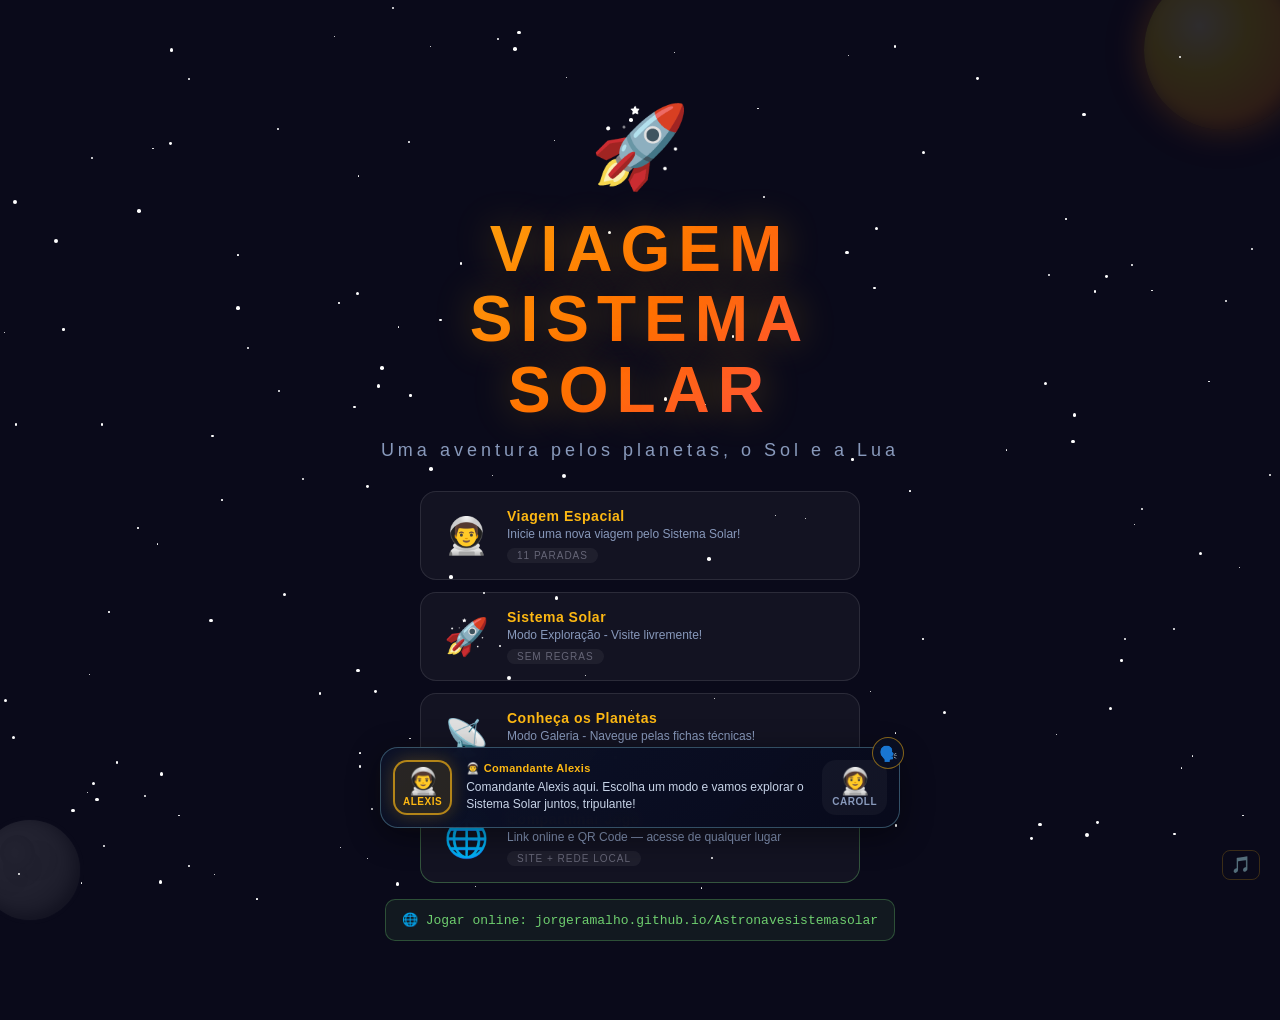
==== commit 0bc8b9d3: "Atualiza jogo para publicacao web com mobile, tripulacao e exploracao. Co-authored-by: Cursor <curso" ====
--- a/index.html
+++ b/index.html
@@ -15,6 +15,7 @@
     </div>
   </div>
   <script src="js/data.js"></script>
+  <script src="js/tripulantes.js"></script>
   <script src="js/audio.js"></script>
   <script src="js/qrcode-lib.js"></script>
   <script src="js/rede-teste.js"></script>
--- a/css/style.css
+++ b/css/style.css
@@ -108,7 +108,7 @@
   flex-direction: column;
   align-items: center;
   gap: 12px;
-  margin-top: 15px;
+  margin-top: 0;
   z-index: 2;
   position: relative;
   width: 100%;
@@ -177,7 +177,9 @@
 
 .btn-continuar {
   display: block;
-  margin: 18px auto 0;
+  width: 100%;
+  max-width: 440px;
+  margin: 0 auto 14px;
   padding: 14px 40px;
   font-size: 16px;
   font-weight: 700;
@@ -202,6 +204,7 @@
 .btn-voltar {
   display: inline-flex;
   align-items: center;
+  justify-content: center;
   gap: 10px;
   padding: 14px 26px;
   font-size: 14px;
@@ -221,22 +224,27 @@
   transition: all 0.3s ease;
   position: relative;
   overflow: hidden;
+  line-height: 1;
+  white-space: nowrap;
+  text-align: center;
 }
 
 .btn-voltar::before {
   content: '←';
-  display: flex;
+  display: inline-flex;
   align-items: center;
   justify-content: center;
-  width: 30px;
-  height: 30px;
+  flex: 0 0 auto;
+  width: 28px;
+  height: 28px;
+  box-sizing: border-box;
   border-radius: 50%;
   background: rgba(253, 184, 19, 0.3);
-  font-size: 18px;
+  font-size: 17px;
   font-weight: 900;
   line-height: 1;
-  transition: transform 0.3s ease, background 0.3s ease;
-  flex-shrink: 0;
+  padding: 0 2px 1px 0;
+  transition: background 0.3s ease;
 }
 
 .btn-voltar--icone {
@@ -270,7 +278,6 @@
 }
 
 .btn-voltar:hover::before {
-  transform: translateX(-4px);
   background: rgba(253, 184, 19, 0.55);
 }
 
@@ -747,12 +754,22 @@
 
 .aventura-indicador {
   text-align: center;
-  font-size: 14px;
+  font-size: 15px;
+  font-weight: 700;
+  letter-spacing: 0.5px;
   color: #FDB813;
-  margin-bottom: 10px;
-  padding: 8px;
-  background: rgba(253, 184, 19, 0.08);
-  border-radius: 8px;
+  margin: 0 auto 16px;
+  padding: 10px 16px;
+  max-width: 340px;
+  background: rgba(253, 184, 19, 0.12);
+  border: 1px solid rgba(253, 184, 19, 0.35);
+  border-radius: 10px;
+}
+
+.aventura-indicador--completo {
+  color: #6fcf6f;
+  background: rgba(111, 207, 111, 0.12);
+  border-color: rgba(111, 207, 111, 0.35);
 }
 
 .desafio-completo {
@@ -1039,10 +1056,24 @@
 }
 
 .mapa-sistema {
-  padding: 76px 20px 20px;
+  padding: 20px;
   min-height: 100vh;
   position: relative;
   z-index: 1;
+}
+
+.exploracao-modo {
+  display: flex;
+  flex-direction: column;
+  min-height: 100vh;
+  position: relative;
+  z-index: 1;
+}
+
+.exploracao-modo .mapa-sistema {
+  flex: 1;
+  min-height: 0;
+  padding: 20px 20px 0;
 }
 
 .mapa-header {
@@ -1109,6 +1140,82 @@
   margin: 0 auto;
   overflow: visible;
   cursor: default;
+}
+
+.exploracao-catalogo {
+  width: 100%;
+  max-width: 700px;
+  margin: 24px auto 0;
+  padding: 0 4px 16px;
+}
+
+.exploracao-catalogo-titulo {
+  text-align: center;
+  color: #FDB813;
+  font-size: 18px;
+  font-weight: 700;
+  letter-spacing: 0.5px;
+  margin-bottom: 6px;
+}
+
+.exploracao-catalogo-sub {
+  text-align: center;
+  color: #8899bb;
+  font-size: 13px;
+  margin-bottom: 14px;
+  line-height: 1.4;
+}
+
+.exploracao-catalogo-grade {
+  display: grid;
+  grid-template-columns: repeat(auto-fill, minmax(100px, 1fr));
+  gap: 10px;
+}
+
+.exploracao-catalogo-item {
+  display: flex;
+  flex-direction: column;
+  align-items: center;
+  gap: 4px;
+  padding: 12px 8px;
+  background: rgba(255, 255, 255, 0.04);
+  border: 1px solid rgba(255, 255, 255, 0.12);
+  border-radius: 14px;
+  cursor: pointer;
+  transition: background 0.2s ease, transform 0.2s ease, box-shadow 0.2s ease;
+  font-family: inherit;
+  -webkit-tap-highlight-color: transparent;
+  touch-action: manipulation;
+}
+
+.exploracao-catalogo-item:hover,
+.exploracao-catalogo-item:focus-visible {
+  background: rgba(255, 255, 255, 0.08);
+  transform: translateY(-2px);
+  box-shadow: 0 6px 20px rgba(0, 0, 0, 0.25);
+  outline: none;
+}
+
+.exploracao-catalogo-item:active {
+  transform: scale(0.97);
+}
+
+.exploracao-catalogo-item .planeta-arte {
+  margin: 0 auto;
+}
+
+.exploracao-catalogo-nome {
+  font-size: 12px;
+  font-weight: 700;
+  letter-spacing: 0.3px;
+}
+
+.exploracao-catalogo-tipo {
+  font-size: 9px;
+  color: #667;
+  letter-spacing: 0.5px;
+  text-transform: uppercase;
+  line-height: 1.2;
 }
 
 .corpo-celeste {
@@ -1251,10 +1358,13 @@
   position: absolute;
   top: 50%;
   left: 50%;
-  margin: -8px 0 0 -8px;
+  margin: -14px 0 0 -14px;
+  padding: 6px;
   animation: orbitaLua 4s linear infinite;
   cursor: pointer;
   z-index: 3;
+  touch-action: manipulation;
+  -webkit-tap-highlight-color: transparent;
 }
 
 @keyframes orbitaLua {
@@ -1373,6 +1483,11 @@
 }
 
 @media (max-width: 768px) {
+  .controles-touch,
+  .area-jogo-arcade {
+    scroll-margin-bottom: calc(88px + env(safe-area-inset-bottom, 0px));
+  }
+
   .controle-touch-btn {
     width: 72px;
     height: 72px;
@@ -1389,6 +1504,106 @@
   .controles-touch--horizontal-hold,
   .controles-touch--horizontal-tap {
     gap: 56px;
+  }
+
+  /* Título duplicado dentro do fieldset fica oculto no mobile */
+  .planeta-visao--jogo .desafio-titulo {
+    display: none;
+  }
+
+  .planeta-visao--jogo .desafio-jogo-titulo {
+    color: #FDB813;
+    font-size: 17px;
+  }
+
+  /* Enquadramento — modo desafio no mobile */
+  .planeta-visao--jogo {
+    padding: max(6px, env(safe-area-inset-top)) 10px 0;
+    min-height: 100dvh;
+  }
+
+  .planeta-visao--jogo .planeta-conteudo {
+    flex: 1;
+    display: flex;
+    flex-direction: column;
+    min-height: 0;
+  }
+
+  .planeta-visao--jogo #aba-desafio {
+    flex: 1;
+    min-height: 0;
+  }
+
+  .planeta-visao--jogo .desafio-tela-jogo {
+    flex: 1;
+    min-height: 0;
+    border: 1px solid rgba(255, 255, 255, 0.1);
+    border-radius: 16px;
+    background: rgba(255, 255, 255, 0.03);
+    overflow: hidden;
+  }
+
+  .planeta-visao--jogo .desafio-jogo-topo {
+    margin-bottom: 0;
+    padding: 10px 12px 8px;
+    gap: 6px;
+    border-bottom: 1px solid rgba(255, 255, 255, 0.06);
+    flex-shrink: 0;
+  }
+
+  .planeta-visao--jogo .btn-voltar-info {
+    width: 100%;
+    text-align: center;
+  }
+
+  .planeta-visao--jogo .desafio-area {
+    flex: 1;
+    min-height: 0;
+    border: none;
+    border-radius: 0;
+    background: transparent;
+    padding: 10px 12px 12px;
+  }
+
+  .planeta-visao--jogo .desafio-descricao {
+    font-size: 12px;
+    margin-bottom: 8px;
+    line-height: 1.35;
+  }
+
+  .planeta-visao--jogo .area-jogo-arcade {
+    min-height: unset;
+    padding: 0;
+    gap: 6px;
+    justify-content: flex-start;
+  }
+
+  .planeta-visao--jogo .arcade-canvas {
+    width: 100%;
+    height: auto;
+    display: block;
+  }
+
+  .planeta-visao--jogo .controles-touch {
+    padding: 2px 0 0;
+  }
+
+  .planeta-visao--jogo .planeta-rodape {
+    padding: 8px 4px calc(8px + env(safe-area-inset-bottom, 0px));
+    margin-top: 8px;
+  }
+
+  .btn-voltar-mapa {
+    padding: 8px 14px;
+    font-size: 11px;
+    gap: 5px;
+  }
+
+  .btn-voltar-mapa::before {
+    width: 20px;
+    height: 20px;
+    font-size: 13px;
+    padding: 0 1px 1px 0;
   }
 
   .desafio-descricao {
@@ -1495,10 +1710,44 @@
 }
 
 .planeta-visao {
-  padding: 20px;
+  padding: 20px 20px 0;
   min-height: 100vh;
   position: relative;
   z-index: 1;
+  display: flex;
+  flex-direction: column;
+}
+
+.planeta-rodape {
+  margin-top: auto;
+  width: 100%;
+  max-width: 700px;
+  margin-left: auto;
+  margin-right: auto;
+  padding: 20px 4px calc(20px + env(safe-area-inset-bottom, 0px));
+  display: flex;
+  justify-content: center;
+  align-items: center;
+  position: sticky;
+  bottom: 0;
+  z-index: 20;
+  background: linear-gradient(to top, rgba(10, 10, 26, 0.98) 70%, transparent);
+}
+
+.btn-voltar-mapa {
+  width: auto;
+  margin: 0 auto;
+  padding: 10px 18px;
+  font-size: 12px;
+  gap: 6px;
+  letter-spacing: 0.5px;
+}
+
+.btn-voltar-mapa::before {
+  width: 22px;
+  height: 22px;
+  font-size: 14px;
+  padding: 0 1px 1px 0;
 }
 
 .planeta-header {
@@ -1529,9 +1778,13 @@
 
 .planeta-destaque {
   text-align: center;
-  padding: 40px 20px;
+  padding: 24px 20px 32px;
   border-radius: 20px;
   margin-bottom: 25px;
+}
+
+.planeta-destaque .planeta-arte {
+  margin: 0 auto;
 }
 
 
@@ -1548,15 +1801,174 @@
   letter-spacing: 3px;
 }
 
+.planeta-visao--jogo .planeta-destaque,
+.planeta-visao--jogo .desafio-destaque-wrap,
+.planeta-visao--jogo .planeta-abas-secundarias {
+  display: none;
+}
+
+.planeta-visao--jogo .planeta-conteudo {
+  max-width: 100%;
+  flex: 1;
+  display: flex;
+  flex-direction: column;
+}
+
+.planeta-visao--jogo #aba-desafio {
+  display: flex !important;
+  flex: 1;
+  flex-direction: column;
+}
+
+.planeta-visao--jogo #aba-ficha,
+.planeta-visao--jogo #aba-curiosidades {
+  display: none !important;
+}
+
+.desafio-tela-jogo {
+  width: 100%;
+  max-width: 720px;
+  margin: 0 auto;
+  flex: 1;
+  display: flex;
+  flex-direction: column;
+}
+
+.desafio-jogo-topo {
+  display: none;
+  flex-direction: column;
+  align-items: center;
+  gap: 8px;
+  margin-bottom: 12px;
+  padding: 0 8px;
+  text-align: center;
+}
+
+.planeta-visao--jogo .desafio-jogo-topo {
+  display: flex;
+}
+
+.desafio-jogo-titulo {
+  font-size: 18px;
+  font-weight: 700;
+  letter-spacing: 0.5px;
+  margin: 0;
+  color: #FDB813;
+}
+
+.btn-voltar-info {
+  padding: 8px 16px;
+  font-size: 13px;
+  font-weight: 600;
+  background: rgba(255, 255, 255, 0.08);
+  border: 1px solid rgba(255, 255, 255, 0.15);
+  border-radius: 20px;
+  color: #aab4cc;
+  cursor: pointer;
+  transition: all 0.2s ease;
+}
+
+.btn-voltar-info:hover {
+  background: rgba(255, 255, 255, 0.14);
+  color: #fff;
+}
+
+.planeta-visao--jogo .desafio-area {
+  flex: 1;
+}
+
+.planeta-visao--jogo .area-jogo-arcade {
+  min-height: min(70vh, 520px);
+}
+
 .planeta-conteudo {
   max-width: 700px;
   margin: 0 auto;
+  width: 100%;
+}
+
+.desafio-destaque-wrap {
+  display: flex;
+  flex-direction: column;
+  align-items: center;
+  text-align: center;
+  margin-bottom: 24px;
+  padding: 0 8px;
+}
+
+.btn-desafio-principal {
+  display: block;
+  width: 100%;
+  max-width: 340px;
+  padding: 18px 28px;
+  font-size: 18px;
+  font-weight: 800;
+  letter-spacing: 1px;
+  background: linear-gradient(135deg, #FDB813, #FF6B00);
+  border: none;
+  border-radius: 50px;
+  color: #0a0a1a;
+  cursor: pointer;
+  box-shadow: 0 0 30px rgba(253, 184, 19, 0.45);
+  transition: transform 0.2s ease, box-shadow 0.2s ease;
+}
+
+.btn-desafio-principal:hover {
+  transform: scale(1.04);
+  box-shadow: 0 0 45px rgba(253, 184, 19, 0.6);
+}
+
+.btn-desafio-principal.ativa {
+  box-shadow: 0 0 50px rgba(253, 184, 19, 0.75);
+  outline: 3px solid rgba(255, 255, 255, 0.35);
+  outline-offset: 3px;
+}
+
+.btn-desafio-principal.pulsar {
+  animation: desafioPulsar 2s ease-in-out infinite;
+}
+
+.btn-desafio-principal.concluido {
+  background: linear-gradient(135deg, #5a9a5a, #3d7a3d);
+  color: #fff;
+  box-shadow: 0 0 24px rgba(111, 207, 111, 0.35);
+  cursor: pointer;
+}
+
+.btn-desafio-principal.concluido.pulsar {
+  animation: none;
+}
+
+.desafio-destaque-sub {
+  margin: 10px 0 0;
+  font-size: 14px;
+  color: #FDB813;
+  font-weight: 600;
+  letter-spacing: 0.5px;
+}
+
+@keyframes desafioPulsar {
+  0%, 100% { box-shadow: 0 0 30px rgba(253, 184, 19, 0.45); transform: scale(1); }
+  50% { box-shadow: 0 0 55px rgba(253, 184, 19, 0.75); transform: scale(1.02); }
 }
 
 .planeta-abas {
   display: flex;
   gap: 8px;
   margin-bottom: 20px;
+}
+
+.planeta-abas-secundarias {
+  justify-content: center;
+  max-width: 420px;
+  margin-left: auto;
+  margin-right: auto;
+}
+
+.planeta-abas-secundarias .aba-btn {
+  flex: 1;
+  font-size: 13px;
+  padding: 10px 12px;
 }
 
 .aba-btn {
@@ -1570,6 +1982,30 @@
   color: #8899bb;
   cursor: pointer;
   transition: all 0.3s ease;
+}
+
+.btn-desafio-principal.aba-btn {
+  flex: none;
+  background: linear-gradient(135deg, #FDB813, #FF6B00);
+  border: none;
+  border-radius: 50px;
+  color: #0a0a1a;
+}
+
+.btn-desafio-principal.aba-btn.ativa {
+  background: linear-gradient(135deg, #FDB813, #FF6B00);
+  border: none;
+  color: #0a0a1a;
+}
+
+.btn-desafio-principal.aba-btn.concluido {
+  background: linear-gradient(135deg, #5a9a5a, #3d7a3d);
+  color: #fff;
+}
+
+.btn-desafio-principal.aba-btn.concluido.ativa {
+  background: linear-gradient(135deg, #5a9a5a, #3d7a3d);
+  color: #fff;
 }
 
 .aba-btn.ativa {
@@ -2424,6 +2860,33 @@
     max-height: 85vh;
   }
 
+  .exploracao-catalogo {
+    margin-top: 16px;
+    padding-bottom: 8px;
+  }
+
+  .exploracao-catalogo-titulo {
+    font-size: 16px;
+  }
+
+  .exploracao-catalogo-sub {
+    font-size: 12px;
+    margin-bottom: 12px;
+  }
+
+  .exploracao-catalogo-grade {
+    grid-template-columns: repeat(3, 1fr);
+    gap: 8px;
+  }
+
+  .exploracao-catalogo-item {
+    padding: 10px 6px;
+  }
+
+  .exploracao-catalogo-nome {
+    font-size: 11px;
+  }
+
 .sol-brilho {
   position: absolute;
   width: 120px;
@@ -2454,10 +2917,24 @@
     gap: 8px;
   }
 
+  .btn-voltar-mapa {
+    padding: 8px 14px;
+    font-size: 11px;
+    gap: 5px;
+  }
+
   .btn-voltar::before {
-    width: 26px;
-    height: 26px;
-    font-size: 16px;
+    width: 24px;
+    height: 24px;
+    font-size: 15px;
+    padding: 0 2px 1px 0;
+  }
+
+  .btn-voltar-mapa::before {
+    width: 20px;
+    height: 20px;
+    font-size: 13px;
+    padding: 0 1px 1px 0;
   }
 
   .voltar-bar--fixo {
@@ -2465,8 +2942,8 @@
     padding: 0 16px;
   }
 
-  .mapa-sistema {
-    padding-top: 68px;
+  .exploracao-modo .mapa-sistema {
+    padding: 16px 16px 0;
   }
 
   .clickRace-botao {
@@ -3212,3 +3689,161 @@
     grid-template-columns: 1fr;
   }
 }
+
+/* Tripulação — narradores interativos */
+.tripulantes-hud {
+  position: fixed;
+  left: 50%;
+  bottom: calc(72px + env(safe-area-inset-bottom, 0px));
+  transform: translateX(-50%);
+  z-index: 95;
+  width: min(520px, calc(100% - 24px));
+  transition: opacity 0.35s ease, transform 0.35s ease;
+}
+
+.tripulantes-hud.oculto {
+  opacity: 0;
+  pointer-events: none;
+  transform: translateX(-50%) translateY(12px);
+}
+
+.tripulantes-hud-inner {
+  display: grid;
+  grid-template-columns: auto 1fr auto;
+  align-items: center;
+  gap: 8px;
+  padding: 10px 12px;
+  background: linear-gradient(135deg, rgba(12, 18, 40, 0.96), rgba(8, 10, 28, 0.98));
+  border: 1px solid rgba(126, 200, 227, 0.35);
+  border-radius: 18px;
+  box-shadow: 0 8px 32px rgba(0, 0, 0, 0.45);
+  backdrop-filter: blur(10px);
+}
+
+.trip-personagem {
+  display: flex;
+  flex-direction: column;
+  align-items: center;
+  gap: 2px;
+  padding: 6px 8px;
+  border: 2px solid transparent;
+  border-radius: 14px;
+  background: rgba(255, 255, 255, 0.04);
+  cursor: pointer;
+  font-family: inherit;
+  color: #8899bb;
+  transition: all 0.25s ease;
+  -webkit-tap-highlight-color: transparent;
+  touch-action: manipulation;
+}
+
+.trip-personagem:hover {
+  background: rgba(255, 255, 255, 0.08);
+  color: #ccd;
+}
+
+.trip-personagem--ativa {
+  border-color: rgba(253, 184, 19, 0.65);
+  background: rgba(253, 184, 19, 0.12);
+  color: #FDB813;
+  box-shadow: 0 0 18px rgba(253, 184, 19, 0.25);
+}
+
+.trip-avatar {
+  font-size: 26px;
+  line-height: 1;
+}
+
+.trip-nome {
+  font-size: 10px;
+  font-weight: 700;
+  letter-spacing: 0.5px;
+  text-transform: uppercase;
+}
+
+.trip-balao {
+  min-width: 0;
+  padding: 4px 6px;
+}
+
+.trip-falante {
+  display: block;
+  font-size: 11px;
+  font-weight: 700;
+  color: #FDB813;
+  margin-bottom: 4px;
+  letter-spacing: 0.3px;
+}
+
+.trip-texto {
+  font-size: 12px;
+  line-height: 1.4;
+  color: #c8d4e8;
+  margin: 0;
+  max-height: 4.2em;
+  overflow: hidden;
+}
+
+.trip-toggle-narracao {
+  position: absolute;
+  top: -10px;
+  right: -4px;
+  width: 32px;
+  height: 32px;
+  border-radius: 50%;
+  border: 1px solid rgba(126, 200, 227, 0.4);
+  background: rgba(10, 15, 35, 0.95);
+  font-size: 15px;
+  cursor: pointer;
+  line-height: 1;
+  opacity: 0.65;
+  transition: opacity 0.2s ease, transform 0.2s ease;
+}
+
+.trip-toggle-narracao.ativo {
+  opacity: 1;
+  border-color: rgba(253, 184, 19, 0.5);
+}
+
+.trip-toggle-narracao:hover {
+  transform: scale(1.08);
+}
+
+.tripulantes-hud--compacto {
+  bottom: calc(88px + env(safe-area-inset-bottom, 0px));
+  width: min(380px, calc(100% - 20px));
+}
+
+.tripulantes-hud--compacto .tripulantes-hud-inner {
+  padding: 8px 10px;
+  gap: 6px;
+}
+
+.tripulantes-hud--compacto .trip-avatar {
+  font-size: 22px;
+}
+
+.tripulantes-hud--compacto .trip-texto {
+  font-size: 11px;
+  max-height: 2.8em;
+}
+
+.tripulantes-hud--compacto .trip-nome {
+  display: none;
+}
+
+@media (max-width: 768px) {
+  .tripulantes-hud {
+    bottom: calc(64px + env(safe-area-inset-bottom, 0px));
+    width: calc(100% - 16px);
+  }
+
+  .tripulantes-hud--compacto {
+    bottom: calc(78px + env(safe-area-inset-bottom, 0px));
+  }
+
+  #btn-som-container {
+    bottom: calc(12px + env(safe-area-inset-bottom, 0px));
+    right: 12px;
+  }
+}
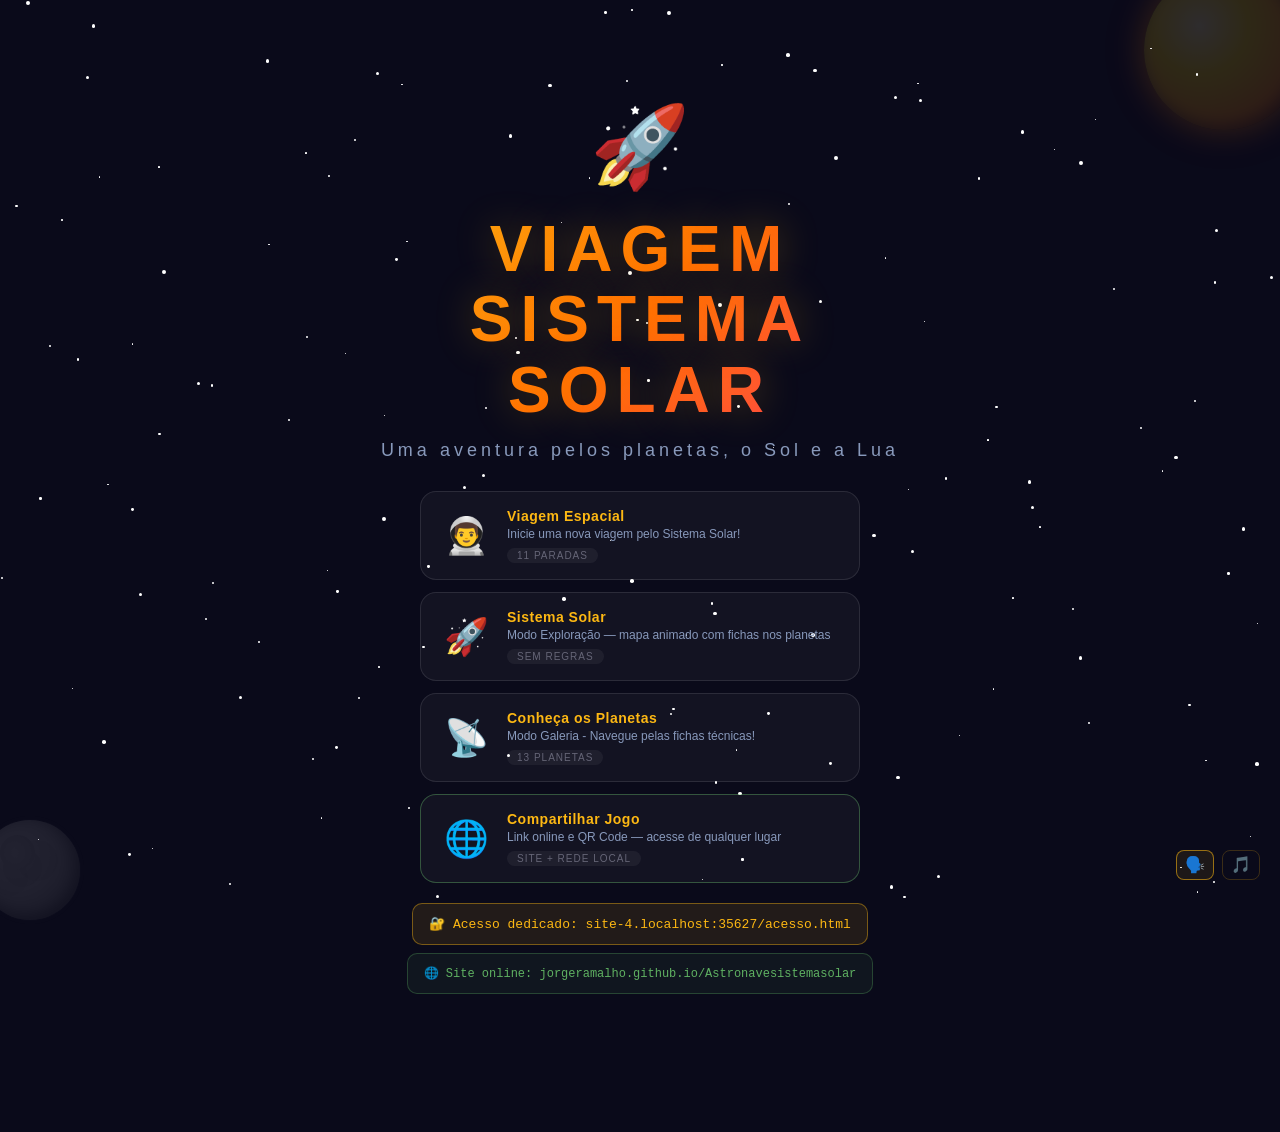
==== commit ee263c0f: "refactor(tripulacao): remove HUD visual e mantem narracao por voz Remove balao, avatares e HUD da tr" ====
--- a/index.html
+++ b/index.html
@@ -11,6 +11,7 @@
     <div id="transition-overlay"></div>
     <div id="main-container"></div>
     <div id="btn-som-container">
+      <button type="button" class="btn-som btn-narracao ativo" id="trip-toggle-narracao" title="Voz da tripulação" aria-label="Alternar narração da tripulação">🗣️</button>
       <button class="btn-som" id="btn-som" title="Alternar música ambiente">🎵</button>
     </div>
   </div>
--- a/css/style.css
+++ b/css/style.css
@@ -55,7 +55,7 @@
   align-items: center;
   justify-content: center;
   min-height: 100vh;
-  padding: 100px 20px 80px;
+  padding: 100px 20px 140px;
   position: relative;
 }
 
@@ -891,7 +891,8 @@
   box-sizing: border-box;
 }
 
-.galeria-painel {
+.galeria-painel,
+.exploracao-painel {
   display: none;
   position: fixed;
   top: 0; left: 0; right: 0; bottom: 0;
@@ -899,7 +900,8 @@
   align-items: center;
   justify-content: center;
 }
-.galeria-painel.ativo {
+.galeria-painel.ativo,
+.exploracao-painel.ativo {
   display: flex;
 }
 .painel-overlay {
@@ -921,8 +923,7 @@
   z-index: 1;
   box-shadow: 0 20px 60px rgba(0,0,0,0.6);
 }
-.painel-conteudo > .btn-voltar--icone,
-.exploracao-painel-conteudo > .btn-voltar--icone {
+.painel-conteudo > .btn-voltar--icone {
   position: absolute;
   top: 12px;
   right: 12px;
@@ -1073,7 +1074,11 @@
 .exploracao-modo .mapa-sistema {
   flex: 1;
   min-height: 0;
-  padding: 20px 20px 0;
+  padding: 20px;
+  display: flex;
+  flex-direction: column;
+  align-items: center;
+  justify-content: center;
 }
 
 .mapa-header {
@@ -1142,87 +1147,30 @@
   cursor: default;
 }
 
-.exploracao-catalogo {
-  width: 100%;
-  max-width: 700px;
-  margin: 24px auto 0;
-  padding: 0 4px 16px;
-}
-
-.exploracao-catalogo-titulo {
-  text-align: center;
-  color: #FDB813;
-  font-size: 18px;
-  font-weight: 700;
-  letter-spacing: 0.5px;
-  margin-bottom: 6px;
-}
-
-.exploracao-catalogo-sub {
-  text-align: center;
-  color: #8899bb;
-  font-size: 13px;
-  margin-bottom: 14px;
-  line-height: 1.4;
-}
-
-.exploracao-catalogo-grade {
-  display: grid;
-  grid-template-columns: repeat(auto-fill, minmax(100px, 1fr));
-  gap: 10px;
-}
-
-.exploracao-catalogo-item {
-  display: flex;
-  flex-direction: column;
-  align-items: center;
-  gap: 4px;
-  padding: 12px 8px;
-  background: rgba(255, 255, 255, 0.04);
-  border: 1px solid rgba(255, 255, 255, 0.12);
-  border-radius: 14px;
-  cursor: pointer;
-  transition: background 0.2s ease, transform 0.2s ease, box-shadow 0.2s ease;
-  font-family: inherit;
-  -webkit-tap-highlight-color: transparent;
-  touch-action: manipulation;
-}
-
-.exploracao-catalogo-item:hover,
-.exploracao-catalogo-item:focus-visible {
-  background: rgba(255, 255, 255, 0.08);
-  transform: translateY(-2px);
-  box-shadow: 0 6px 20px rgba(0, 0, 0, 0.25);
-  outline: none;
-}
-
-.exploracao-catalogo-item:active {
-  transform: scale(0.97);
-}
-
-.exploracao-catalogo-item .planeta-arte {
-  margin: 0 auto;
-}
-
-.exploracao-catalogo-nome {
-  font-size: 12px;
-  font-weight: 700;
-  letter-spacing: 0.3px;
-}
-
-.exploracao-catalogo-tipo {
-  font-size: 9px;
-  color: #667;
-  letter-spacing: 0.5px;
-  text-transform: uppercase;
-  line-height: 1.2;
-}
-
 .corpo-celeste {
   cursor: pointer;
   transition: all 0.3s ease;
   text-align: center;
   position: relative;
+  touch-action: manipulation;
+  -webkit-tap-highlight-color: transparent;
+  z-index: 2;
+}
+
+.orbita-container .corpo-celeste,
+.orbita-container .lua-companhia {
+  cursor: pointer;
+}
+
+.orbita-container .corpo-nome,
+.orbita-container .lua-companhia-label {
+  display: block;
+  opacity: 0;
+  max-height: 0;
+  margin: 0;
+  overflow: hidden;
+  transition: opacity 0.25s ease, margin 0.25s ease, max-height 0.25s ease;
+  pointer-events: none;
 }
 
 .planeta-wrapper {
@@ -1235,18 +1183,78 @@
 
 .planeta-link {
   transform: translate(-50%, -50%);
-  transition: all 0.3s ease;
-}
-
-.planeta-link:hover {
-  transform: translate(-50%, -50%) scale(1.4);
-  z-index: 15;
-  filter: brightness(1.3);
-}
-
-.sol.planeta-link:hover {
-  transform: translate(-50%, -50%) scale(1.2);
-  z-index: 15;
+}
+
+.orbita-container .exploracao-orbita {
+  animation: exploracao-contrarrotar linear infinite;
+}
+
+@keyframes exploracao-contrarrotar {
+  from { transform: translate(-50%, -50%) rotate(0deg); }
+  to { transform: translate(-50%, -50%) rotate(-360deg); }
+}
+
+.orbita-container .exploracao-ficha-link {
+  padding: 10px;
+  box-sizing: content-box;
+}
+
+.orbita-container .planeta-arte {
+  display: block;
+  margin: 0 auto;
+  transition: transform 0.35s ease, filter 0.35s ease;
+}
+
+.orbita-container .planeta-link:hover,
+.orbita-container .planeta-link.ativo-touch,
+.orbita-container .exploracao-ficha-link:hover,
+.orbita-container .exploracao-ficha-link.ativo-touch {
+  z-index: 20;
+}
+
+.orbita-container .planeta-link:hover .planeta-arte,
+.orbita-container .planeta-link.ativo-touch .planeta-arte {
+  transform: scale(1.65);
+  filter: brightness(1.4) drop-shadow(0 0 14px rgba(253, 184, 19, 0.55));
+}
+
+.orbita-container .sol.planeta-link:hover .planeta-arte,
+.orbita-container .sol.planeta-link.ativo-touch .planeta-arte {
+  transform: scale(1.45);
+  filter: brightness(1.45) drop-shadow(0 0 22px rgba(253, 184, 19, 0.65));
+}
+
+.orbita-container .lua-companhia .planeta-arte {
+  transition: transform 0.35s ease, filter 0.35s ease;
+}
+
+.orbita-container .lua-companhia:hover,
+.orbita-container .lua-companhia.ativo-touch {
+  z-index: 22;
+}
+
+.orbita-container .lua-companhia:hover .planeta-arte,
+.orbita-container .lua-companhia.ativo-touch .planeta-arte {
+  transform: scale(1.55);
+  filter: brightness(1.4) drop-shadow(0 0 12px rgba(200, 200, 200, 0.7));
+}
+
+.orbita-container .planeta-link:hover .corpo-nome,
+.orbita-container .planeta-link.ativo-touch .corpo-nome,
+.orbita-container .planeta-link:hover .lua-companhia-label,
+.orbita-container .planeta-link.ativo-touch .lua-companhia-label {
+  opacity: 1;
+  max-height: 2em;
+  margin-top: 4px;
+  color: #FDB813;
+  font-weight: 700;
+}
+
+.orbita-container .lua-companhia:hover .lua-companhia-label,
+.orbita-container .lua-companhia.ativo-touch .lua-companhia-label {
+  opacity: 1;
+  max-height: 2em;
+  margin-top: 4px;
 }
 
 .planeta-link.rover-perto {
@@ -1256,69 +1264,6 @@
 @keyframes pulsarPlaneta {
   0%, 100% { transform: translate(-50%, -50%) scale(1); filter: brightness(1); }
   50% { transform: translate(-50%, -50%) scale(1.25); filter: brightness(1.4) drop-shadow(0 0 15px currentColor); }
-}
-
-.exploracao-painel {
-  position: fixed;
-  top: 0;
-  left: 0;
-  width: 100%;
-  height: 100%;
-  z-index: 200;
-  display: none;
-  align-items: center;
-  justify-content: center;
-}
-
-.exploracao-painel.ativo {
-  display: flex;
-}
-
-.exploracao-painel-overlay {
-  position: absolute;
-  top: 0;
-  left: 0;
-  width: 100%;
-  height: 100%;
-  background: rgba(0, 0, 0, 0.7);
-  backdrop-filter: blur(4px);
-}
-
-.exploracao-painel-conteudo {
-  position: relative;
-  background: linear-gradient(135deg, rgba(20, 20, 50, 0.98), rgba(10, 10, 30, 0.98));
-  border: 1px solid;
-  border-radius: 16px;
-  max-width: 420px;
-  width: 90%;
-  max-height: 80vh;
-  overflow-y: auto;
-  box-shadow: 0 10px 40px rgba(0, 0, 0, 0.6);
-  animation: painelEntrar 0.3s ease;
-}
-
-@keyframes painelEntrar {
-  from { opacity: 0; transform: scale(0.9) translateY(20px); }
-  to { opacity: 1; transform: scale(1) translateY(0); }
-}
-
-.exploracao-painel-conteudo > .btn-voltar--icone {
-  top: 10px;
-  right: 14px;
-}
-
-.exploracao-painel-topo {
-  text-align: center;
-  padding: 24px 20px 16px;
-}
-
-.exploracao-painel-topo .planeta-arte {
-  margin: 0 auto;
-}
-
-.exploracao-painel-topo h2 {
-  margin-top: 8px;
-  font-size: 24px;
 }
 
 .sol {
@@ -1347,6 +1292,13 @@
   margin-top: 4px;
   color: #8899bb;
   white-space: nowrap;
+}
+
+.orbita-container .planeta-link:hover .corpo-nome,
+.orbita-container .planeta-link.ativo-touch .corpo-nome {
+  color: #FDB813;
+  font-weight: 700;
+  letter-spacing: 0.3px;
 }
 
 .planeta.visitado {
@@ -1365,6 +1317,16 @@
   z-index: 3;
   touch-action: manipulation;
   -webkit-tap-highlight-color: transparent;
+  text-align: center;
+}
+
+.lua-companhia-label {
+  display: block;
+  font-size: 8px;
+  font-weight: 700;
+  color: #C8C8C8;
+  margin-top: 2px;
+  white-space: nowrap;
 }
 
 @keyframes orbitaLua {
@@ -2473,6 +2435,18 @@
   bottom: 20px;
   right: 20px;
   z-index: 100;
+  display: flex;
+  align-items: center;
+  gap: 8px;
+}
+
+.btn-narracao.ativo {
+  border-color: rgba(253, 184, 19, 0.55);
+  background: rgba(253, 184, 19, 0.08);
+}
+
+.btn-narracao:not(.ativo) {
+  opacity: 0.75;
 }
 
 .planeta-arte {
@@ -2855,36 +2829,29 @@
     max-width: 500px;
   }
 
-  .exploracao-painel-conteudo {
-    max-width: 340px;
-    max-height: 85vh;
-  }
-
-  .exploracao-catalogo {
-    margin-top: 16px;
-    padding-bottom: 8px;
-  }
-
-  .exploracao-catalogo-titulo {
-    font-size: 16px;
-  }
-
-  .exploracao-catalogo-sub {
-    font-size: 12px;
-    margin-bottom: 12px;
-  }
-
-  .exploracao-catalogo-grade {
-    grid-template-columns: repeat(3, 1fr);
-    gap: 8px;
-  }
-
-  .exploracao-catalogo-item {
-    padding: 10px 6px;
-  }
-
-  .exploracao-catalogo-nome {
-    font-size: 11px;
+  .corpo-celeste.planeta-link {
+    min-width: 44px;
+    min-height: 44px;
+  }
+
+  @media (hover: none) {
+    .orbita-container .corpo-nome,
+    .orbita-container .lua-companhia-label {
+      opacity: 0;
+      max-height: 0;
+    }
+
+    .orbita-container .planeta-link.ativo-touch .corpo-nome,
+    .orbita-container .planeta-link.ativo-touch .lua-companhia-label {
+      opacity: 1;
+      max-height: 2em;
+      margin-top: 4px;
+    }
+  }
+
+  .mapa-header p {
+    font-size: 13px;
+    padding: 0 8px;
   }
 
 .sol-brilho {
@@ -3335,6 +3302,59 @@
   color: #8fef8f;
 }
 
+.link-site-dedicado {
+  color: #FDB813;
+  background: rgba(253, 184, 19, 0.1);
+  border-color: rgba(253, 184, 19, 0.4);
+  margin-top: 20px;
+  position: relative;
+  z-index: 3;
+}
+
+.link-site-dedicado:hover {
+  background: rgba(253, 184, 19, 0.18);
+  color: #ffc94d;
+}
+
+.link-site-online-alt {
+  margin-top: 8px;
+  font-size: 12px;
+  opacity: 0.85;
+}
+
+.rede-link-box-dedicado {
+  border-color: rgba(253, 184, 19, 0.5) !important;
+  box-shadow: 0 0 30px rgba(253, 184, 19, 0.15);
+  margin-bottom: 16px;
+}
+
+.rede-badge-dedicado {
+  display: inline-block;
+  padding: 4px 12px;
+  margin-bottom: 12px;
+  background: rgba(253, 184, 19, 0.2);
+  color: #FDB813;
+  font-size: 11px;
+  font-weight: 700;
+  letter-spacing: 2px;
+  border-radius: 20px;
+}
+
+.rede-link-input-dedicado {
+  border-color: rgba(253, 184, 19, 0.45) !important;
+  color: #FDB813 !important;
+}
+
+.btn-rede-copiar-dedicado {
+  background: rgba(253, 184, 19, 0.2) !important;
+  color: #FDB813 !important;
+}
+
+.btn-abrir-dedicado {
+  background: linear-gradient(135deg, #FDB813, #FF6B00) !important;
+  color: #0a0a1a !important;
+}
+
 .rede-link-box-online {
   border-color: rgba(111, 207, 111, 0.45) !important;
   box-shadow: 0 0 30px rgba(111, 207, 111, 0.12);
@@ -3690,158 +3710,7 @@
   }
 }
 
-/* Tripulação — narradores interativos */
-.tripulantes-hud {
-  position: fixed;
-  left: 50%;
-  bottom: calc(72px + env(safe-area-inset-bottom, 0px));
-  transform: translateX(-50%);
-  z-index: 95;
-  width: min(520px, calc(100% - 24px));
-  transition: opacity 0.35s ease, transform 0.35s ease;
-}
-
-.tripulantes-hud.oculto {
-  opacity: 0;
-  pointer-events: none;
-  transform: translateX(-50%) translateY(12px);
-}
-
-.tripulantes-hud-inner {
-  display: grid;
-  grid-template-columns: auto 1fr auto;
-  align-items: center;
-  gap: 8px;
-  padding: 10px 12px;
-  background: linear-gradient(135deg, rgba(12, 18, 40, 0.96), rgba(8, 10, 28, 0.98));
-  border: 1px solid rgba(126, 200, 227, 0.35);
-  border-radius: 18px;
-  box-shadow: 0 8px 32px rgba(0, 0, 0, 0.45);
-  backdrop-filter: blur(10px);
-}
-
-.trip-personagem {
-  display: flex;
-  flex-direction: column;
-  align-items: center;
-  gap: 2px;
-  padding: 6px 8px;
-  border: 2px solid transparent;
-  border-radius: 14px;
-  background: rgba(255, 255, 255, 0.04);
-  cursor: pointer;
-  font-family: inherit;
-  color: #8899bb;
-  transition: all 0.25s ease;
-  -webkit-tap-highlight-color: transparent;
-  touch-action: manipulation;
-}
-
-.trip-personagem:hover {
-  background: rgba(255, 255, 255, 0.08);
-  color: #ccd;
-}
-
-.trip-personagem--ativa {
-  border-color: rgba(253, 184, 19, 0.65);
-  background: rgba(253, 184, 19, 0.12);
-  color: #FDB813;
-  box-shadow: 0 0 18px rgba(253, 184, 19, 0.25);
-}
-
-.trip-avatar {
-  font-size: 26px;
-  line-height: 1;
-}
-
-.trip-nome {
-  font-size: 10px;
-  font-weight: 700;
-  letter-spacing: 0.5px;
-  text-transform: uppercase;
-}
-
-.trip-balao {
-  min-width: 0;
-  padding: 4px 6px;
-}
-
-.trip-falante {
-  display: block;
-  font-size: 11px;
-  font-weight: 700;
-  color: #FDB813;
-  margin-bottom: 4px;
-  letter-spacing: 0.3px;
-}
-
-.trip-texto {
-  font-size: 12px;
-  line-height: 1.4;
-  color: #c8d4e8;
-  margin: 0;
-  max-height: 4.2em;
-  overflow: hidden;
-}
-
-.trip-toggle-narracao {
-  position: absolute;
-  top: -10px;
-  right: -4px;
-  width: 32px;
-  height: 32px;
-  border-radius: 50%;
-  border: 1px solid rgba(126, 200, 227, 0.4);
-  background: rgba(10, 15, 35, 0.95);
-  font-size: 15px;
-  cursor: pointer;
-  line-height: 1;
-  opacity: 0.65;
-  transition: opacity 0.2s ease, transform 0.2s ease;
-}
-
-.trip-toggle-narracao.ativo {
-  opacity: 1;
-  border-color: rgba(253, 184, 19, 0.5);
-}
-
-.trip-toggle-narracao:hover {
-  transform: scale(1.08);
-}
-
-.tripulantes-hud--compacto {
-  bottom: calc(88px + env(safe-area-inset-bottom, 0px));
-  width: min(380px, calc(100% - 20px));
-}
-
-.tripulantes-hud--compacto .tripulantes-hud-inner {
-  padding: 8px 10px;
-  gap: 6px;
-}
-
-.tripulantes-hud--compacto .trip-avatar {
-  font-size: 22px;
-}
-
-.tripulantes-hud--compacto .trip-texto {
-  font-size: 11px;
-  max-height: 2.8em;
-}
-
-.tripulantes-hud--compacto .trip-nome {
-  display: none;
-}
-
 @media (max-width: 768px) {
-  .tripulantes-hud {
-    bottom: calc(64px + env(safe-area-inset-bottom, 0px));
-    width: calc(100% - 16px);
-  }
-
-  .tripulantes-hud--compacto {
-    bottom: calc(78px + env(safe-area-inset-bottom, 0px));
-  }
-
   #btn-som-container {
     bottom: calc(12px + env(safe-area-inset-bottom, 0px));
     right: 12px;
